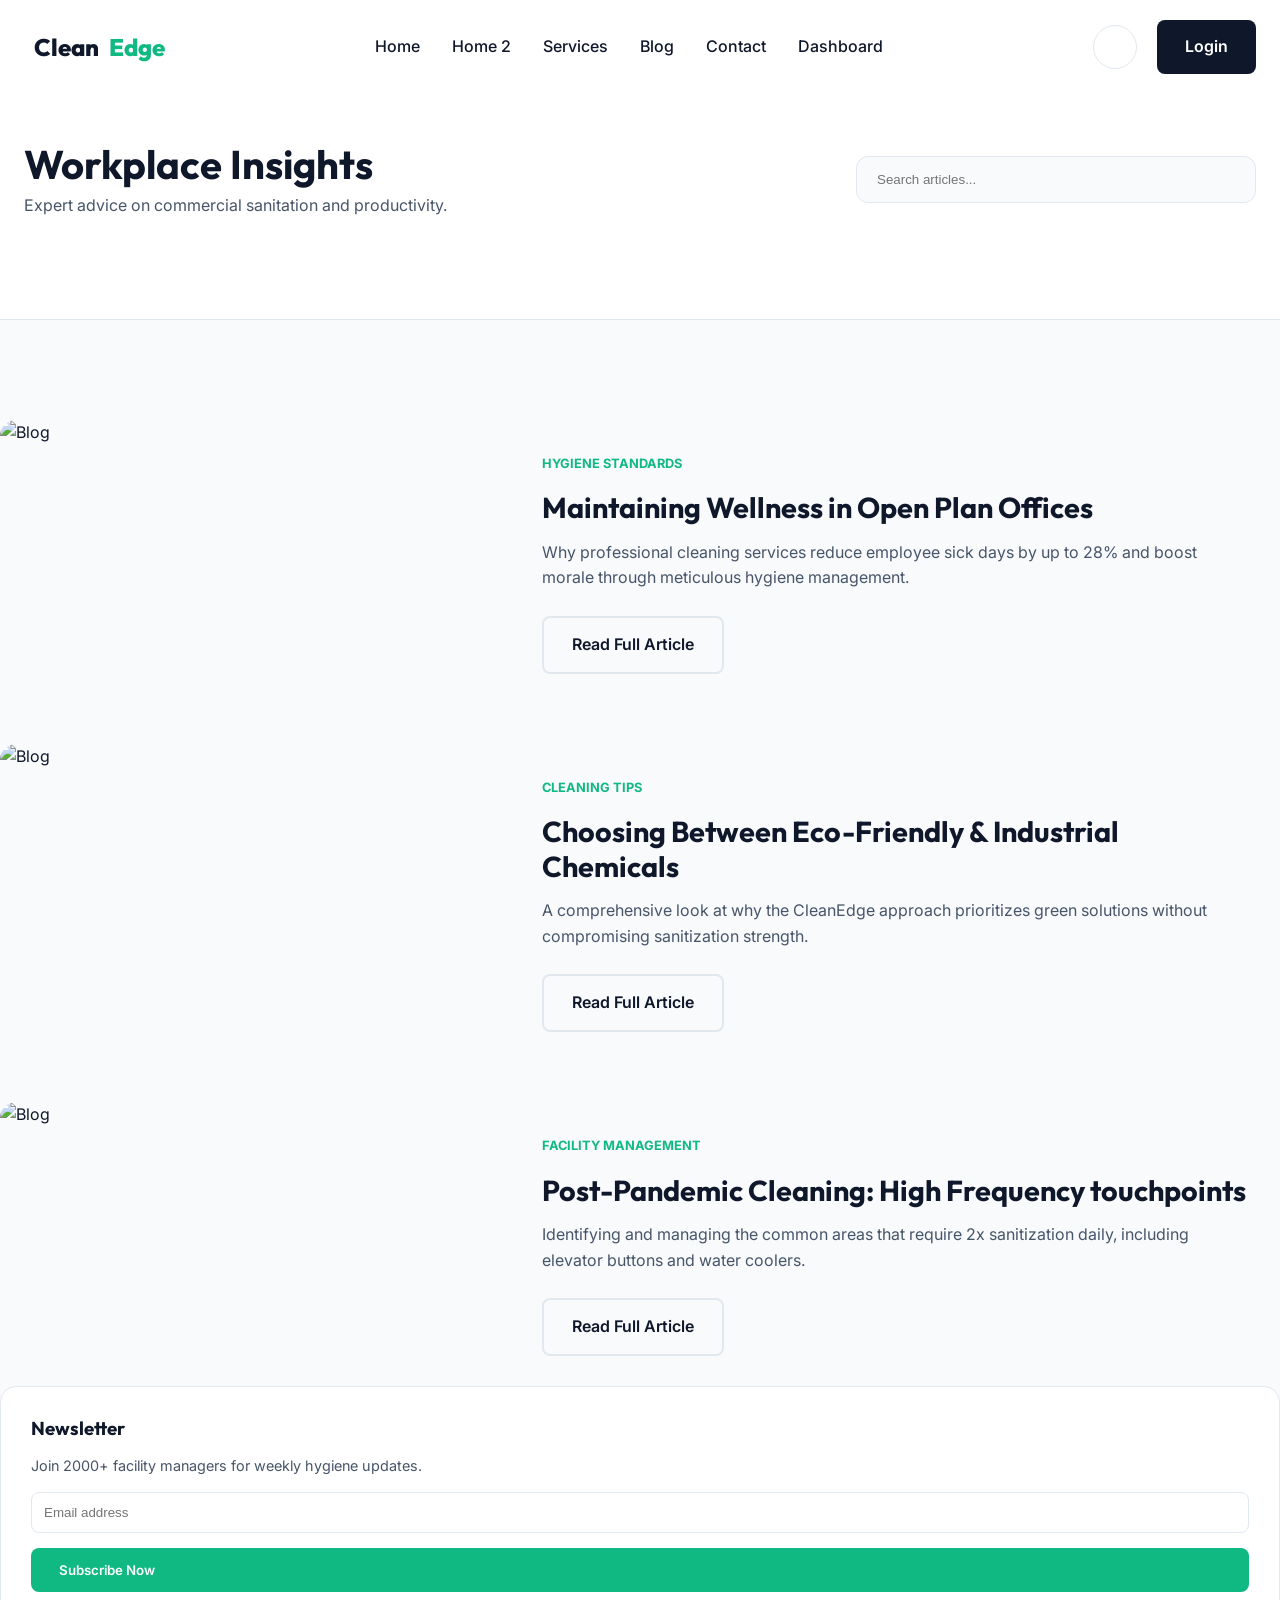
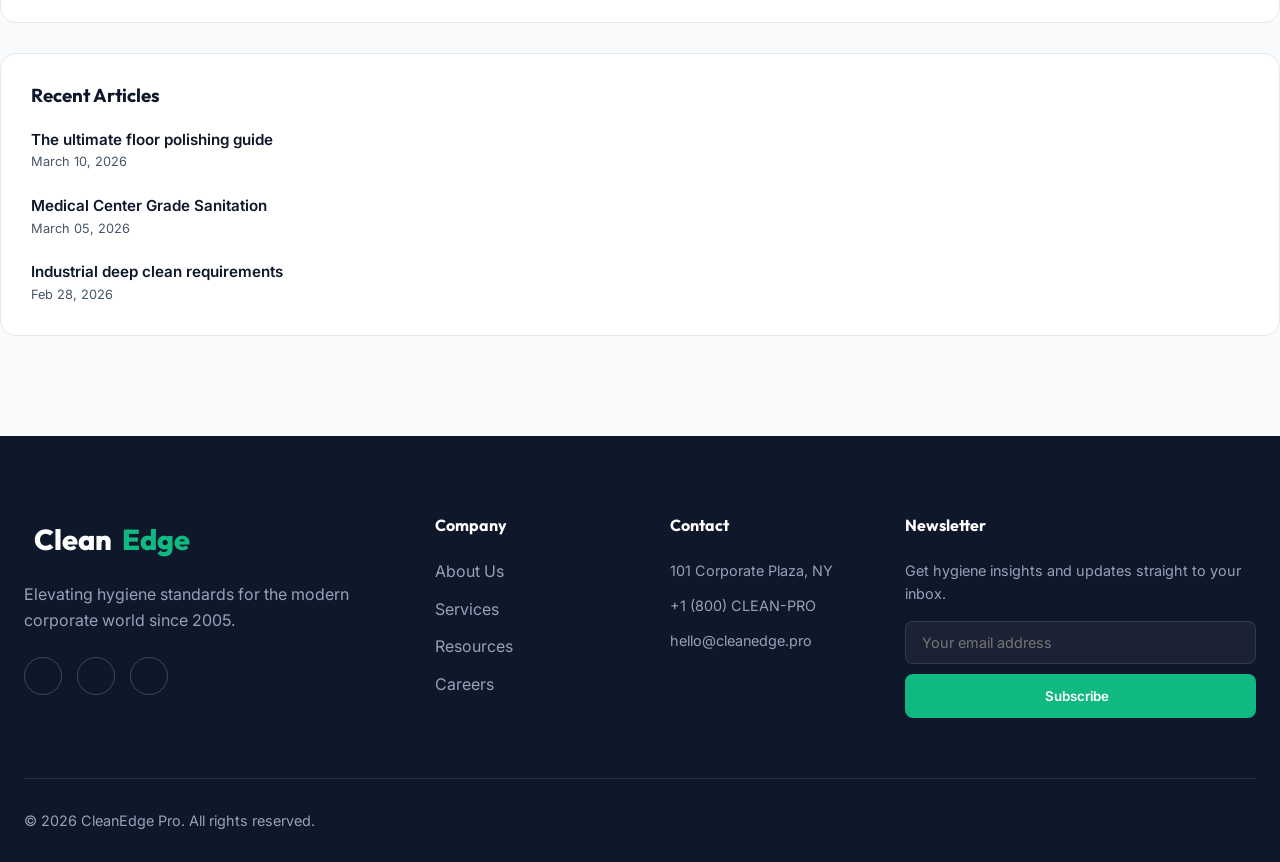
==== blog.html @ 46c7abc0 "first commit" ====
<!DOCTYPE html>
<html lang="en">

<head>
    <meta charset="UTF-8">
    <meta name="viewport" content="width=device-width, initial-scale=1.0">
    <title>Insights & Workplace Wellness | CleanEdge Pro</title>
    <link rel="stylesheet" href="assets/css/style.css">
    <link rel="stylesheet" href="https://cdn.jsdelivr.net/npm/remixicon@3.5.0/fonts/remixicon.css">
</head>

<body data-theme="light">

    <!-- Navbar -->
    <nav class="navbar fixed-top">
        <div class="container navbar-container">
            <a href="index.html" class="logo">
                <i class="ri-shield-flash-line"></i> Clean<span>Edge</span>
            </a>
            <ul class="nav-links">
                <li><a href="index.html" class="nav-link">Home</a></li>
                <li><a href="home2.html" class="nav-link">Home 2</a></li>
                <li><a href="services.html" class="nav-link">Services</a></li>
                <li><a href="blog.html" class="nav-link active">Blog</a></li>
                <li><a href="contact.html" class="nav-link">Contact</a></li>
                <li><a href="dashboard.html" class="nav-link">Dashboard</a></li>
            </ul>
            <div class="nav-actions">
                <button id="theme-toggle" class="theme-toggle"><i class="ri-moon-line"></i></button>
                <a href="login.html" class="btn btn-primary d-none-mobile">Login</a>
                <button class="hamburger"><i class="ri-menu-3-line"></i></button>
            </div>
        </div>
    </nav>
    <!-- Mobile Drawer -->
    <div class="drawer-overlay"></div>
    <div class="mobile-drawer">
        <div style="display:flex; justify-content:space-between; align-items:center;">
            <a href="index.html" class="logo" style="font-size:1.2rem;">
                <i class="ri-shield-flash-line"></i> Clean<span>Edge</span>
            </a>
            <button id="close-drawer"><i class="ri-close-line" style="font-size:2rem;"></i></button>
        </div>
        <div class="mobile-links">
            <a href="index.html" class="mobile-link">Home</a>
            <a href="home2.html" class="mobile-link">Home 2</a>
            <a href="services.html" class="mobile-link">Services</a>
            <a href="blog.html" class="mobile-link">Blog</a>
            <a href="contact.html" class="mobile-link">Contact</a>
            <a href="dashboard.html" class="mobile-link">Dashboard</a>
            <a href="login.html" class="btn btn-primary">Login</a>
        </div>
    </div>
    <!-- Search / Mobile Recent (Visible on top in mobile) -->
    <section class="section"
        style="padding-top: 140px; background-color: var(--bg-card); border-bottom: 1px solid var(--border-color);">
        <div class="container blog-header"
            style="display:flex; justify-content:space-between; align-items:center; flex-wrap:wrap; gap: 20px;">
            <div class="reveal">
                <h1 style="font-size: 2.5rem; margin-bottom: 5px;">Workplace Insights</h1>
                <p style="color: var(--text-secondary);">Expert advice on commercial sanitation and productivity.</p>
            </div>
            <div class="reveal" style="width:100%; max-width: 400px; position:relative;">
                <input type="text" placeholder="Search articles..."
                    style="width:100%; padding: 15px 50px 15px 20px; border-radius: 12px; border: 1px solid var(--border-color); outline:none; background: var(--bg-main);">
                <i class="ri-search-line"
                    style="position:absolute; right:20px; top:50%; transform:translateY(-50%); opacity:0.5;"></i>
            </div>
        </div>
    </section>

    <!-- Main Blog Feed -->
    <section class="section">
        <div class="container blog-layout" style="display: grid; grid-template-columns: 3fr 1fr; gap: 60px;"></div>
        <!-- Blog Posts -->
        <div style="display: grid; gap: 40px;">
            <!-- Post 1 -->
            <div class="card reveal"
                style="padding: 0; display: grid; grid-template-columns: 1fr 1.5fr; border:none; background:none;">
                <img src="https://images.unsplash.com/photo-1557804506-669a67965ba0?auto=format&fit=crop&q=80&w=800"
                    alt="Blog" style="width:100%; height:100%; object-fit:cover; border-radius: 16px;">
                <div style="padding: 30px;">
                    <span
                        style="color: var(--secondary); font-weight:700; font-size: 0.8rem; text-transform:uppercase;">Hygiene
                        Standards</span>
                    <h2 style="font-size: 1.8rem; margin: 15px 0;">Maintaining Wellness in Open Plan Offices</h2>
                    <p style="color: var(--text-secondary); margin-bottom: 25px;">Why professional cleaning services
                        reduce employee sick days by up to 28% and boost morale through meticulous hygiene
                        management.</p>
                    <a href="#" class="btn btn-outline">Read Full Article</a>
                </div>
            </div>

            <!-- Post 2 -->
            <div class="card reveal"
                style="padding: 0; display: grid; grid-template-columns: 1fr 1.5fr; border:none; background:none;">
                <img src="https://images.unsplash.com/photo-1542744173-8e7e53415bb0?auto=format&fit=crop&q=80&w=800"
                    alt="Blog" style="width:100%; height:100%; object-fit:cover; border-radius: 16px;">
                <div style="padding: 30px;">
                    <span
                        style="color: var(--secondary); font-weight:700; font-size: 0.8rem; text-transform:uppercase;">Cleaning
                        Tips</span>
                    <h2 style="font-size: 1.8rem; margin: 15px 0;">Choosing Between Eco-Friendly & Industrial
                        Chemicals</h2>
                    <p style="color: var(--text-secondary); margin-bottom: 25px;">A comprehensive look at why the
                        CleanEdge approach prioritizes green solutions without compromising sanitization strength.
                    </p>
                    <a href="#" class="btn btn-outline">Read Full Article</a>
                </div>
            </div>

            <!-- Post 3 -->
            <div class="card reveal"
                style="padding: 0; display: grid; grid-template-columns: 1fr 1.5fr; border:none; background:none;">
                <img src="https://images.unsplash.com/photo-1497366216548-37526070297c?auto=format&fit=crop&q=80&w=800"
                    alt="Blog" style="width:100%; height:100%; object-fit:cover; border-radius: 16px;">
                <div style="padding: 30px;">
                    <span
                        style="color: var(--secondary); font-weight:700; font-size: 0.8rem; text-transform:uppercase;">Facility
                        Management</span>
                    <h2 style="font-size: 1.8rem; margin: 15px 0;">Post-Pandemic Cleaning: High Frequency
                        touchpoints</h2>
                    <p style="color: var(--text-secondary); margin-bottom: 25px;">Identifying and managing the
                        common areas that require 2x sanitization daily, including elevator buttons and water
                        coolers.</p>
                    <a href="#" class="btn btn-outline">Read Full Article</a>
                </div>
            </div>
        </div>

        <!-- Sidebar (Desktop View) -->
        <aside class="reveal d-none-mobile">
            <div class="card" style="margin-bottom: 30px;">
                <h3>Newsletter</h3>
                <p style="font-size: 0.9rem; color: var(--text-secondary); margin: 15px 0;">Join 2000+ facility
                    managers for weekly hygiene updates.</p>
                <input type="email" placeholder="Email address"
                    style="width:100%; margin-bottom: 15px; padding: 12px; border-radius: 8px; border: 1px solid var(--border-color); outline:none;">
                <button class="btn btn-secondary" style="width:100%;">Subscribe Now</button>
            </div>

            <div class="card">
                <h3>Recent Articles</h3>
                <ul style="margin-top: 20px; display: grid; gap: 20px;">
                    <li>
                        <a href="#" style="font-size: 0.95rem; font-weight: 600;">The ultimate floor polishing
                            guide</a>
                        <p style="font-size: 0.8rem; color: var(--text-secondary);">March 10, 2026</p>
                    </li>
                    <li>
                        <a href="#" style="font-size: 0.95rem; font-weight: 600;">Medical Center Grade
                            Sanitation</a>
                        <p style="font-size: 0.8rem; color: var(--text-secondary);">March 05, 2026</p>
                    </li>
                    <li>
                        <a href="#" style="font-size: 0.95rem; font-weight: 600;">Industrial deep clean
                            requirements</a>
                        <p style="font-size: 0.8rem; color: var(--text-secondary);">Feb 28, 2026</p>
                    </li>
                </ul>
            </div>
        </aside>
        </div>
    </section>

    <footer class="footer">
        <div class="container">
            <div class="footer-grid">
                <div class="footer-col">
                    <a href="index.html" class="footer-logo">
                        <i class="ri-shield-flash-line"></i> Clean<span>Edge</span>
                    </a>
                    <p style="margin-bottom: 24px;">Elevating hygiene standards for the modern corporate world since
                        2005.</p>
                    <div style="display:flex; gap: 15px;">
                        <a href="#" class="social-icon"><i class="ri-linkedin-box-fill"></i></a>
                        <a href="#" class="social-icon"><i class="ri-facebook-box-fill"></i></a>
                        <a href="#" class="social-icon"><i class="ri-twitter-fill"></i></a>
                    </div>
                </div>
                <div class="footer-col">
                    <h4>Company</h4>
                    <ul class="footer-links">
                        <li><a href="index.html">About Us</a></li>
                        <li><a href="services.html">Services</a></li>
                        <li><a href="blog.html">Resources</a></li>
                        <li><a href="contact.html">Careers</a></li>
                    </ul>
                </div>
                <div class="footer-col">
                    <h4>Contact</h4>
                    <ul class="footer-links" style="font-size: 0.9rem;">
                        <li><i class="ri-map-pin-line"></i> 101 Corporate Plaza, NY</li>
                        <li><i class="ri-phone-line"></i> +1 (800) CLEAN-PRO</li>
                        <li><i class="ri-mail-line"></i> hello@cleanedge.pro</li>
                    </ul>
                </div>
                <div class="footer-col">
                    <h4>Newsletter</h4>
                    <p style="font-size: 0.9rem; margin-bottom: 16px;">Get hygiene insights and updates straight to your
                        inbox.</p>
                    <div style="display:flex; flex-direction:column; gap: 10px;">
                        <input type="email" placeholder="Your email address" style="
                        padding: 12px 16px;
                        border-radius: 8px;
                        border: 1px solid rgba(255,255,255,0.1);
                        background: rgba(255,255,255,0.05);
                        color: #fff;
                        font-family: inherit;
                        font-size: 0.9rem;
                        outline: none;
                        width: 100%;
                    ">
                        <button class="btn btn-secondary" style="width:100%; justify-content:center;">
                            Subscribe <i class="ri-send-plane-line"></i>
                        </button>
                    </div>
                </div>
            </div>
            <div class="footer-bottom">
                <p>&copy; 2026 CleanEdge Pro. All rights reserved.</p>
            </div>
        </div>
    </footer>

    <script src="assets/js/script.js"></script>
    <style>
        @media (max-width: 768px) {
            .card[style*="display: grid; grid-template-columns: 1fr 1.5fr"] {
                grid-template-columns: 1fr !important;
            }

            .section[style*="grid-template-columns: 3fr 1fr"] {
                grid-template-columns: 1fr !important;
            }

            .d-none-mobile {
                display: none !important;
            }
        }
    </style>
</body>

</html>
---- assets/css/style.css ----
@import url('https://fonts.googleapis.com/css2?family=Inter:wght@300;400;500;600;700&family=Outfit:wght@400;500;600;700;800&display=swap');

:root {
    /* Primary Colors */
    --primary-900: #0f172a;
    --primary-800: #1e293b;
    --primary-700: #334155;
    --secondary: #10b981;
    /* Emerald */
    --accent: #a8925f;
    /* Brass/Gold */
    --accent-hover: #c5b07e;

    /* Neutral Colors - Light Mode */
    --bg-main: #f8fafc;
    --bg-card: #ffffff;
    --text-primary: #0f172a;
    --text-secondary: #475569;
    --border-color: #e2e8f0;
    --glass-bg: rgba(255, 255, 255, 0.8);
    --glass-border: rgba(255, 255, 255, 0.3);

    /* Transitions */
    --transition: all 0.3s cubic-bezier(0.4, 0, 0.2, 1);

    /* Spacing */
    --container-max: 1280px;
    --section-pad: 100px 0;
}

[data-theme="dark"] {
    --bg-main: #020617;
    --bg-card: #0f172a;
    --text-primary: #f1f5f9;
    --text-secondary: #94a3b8;
    --border-color: #1e293b;
    --glass-bg: rgba(15, 23, 42, 0.8);
    --glass-border: rgba(30, 41, 59, 0.3);
}

* {
    margin: 0;
    padding: 0;
    box-sizing: border-box;
}

html {
    scroll-behavior: smooth;
}

body {
    font-family: 'Inter', sans-serif;
    background-color: var(--bg-main);
    color: var(--text-primary);
    line-height: 1.6;
    overflow-x: hidden;
    transition: background-color 0.3s ease;
}

h1,
h2,
h3,
h4,
h5,
h6 {
    font-family: 'Outfit', sans-serif;
    font-weight: 700;
    line-height: 1.2;
}

a {
    text-decoration: none;
    color: inherit;
    transition: var(--transition);
}

ul {
    list-style: none;
}

img {
    max-width: 100%;
    display: block;
}

button {
    cursor: pointer;
    border: none;
    outline: none;
    background: none;
    font-family: inherit;
}

/* --- Shared Components --- */

.container {
    max-width: var(--container-max);
    margin: 0 auto;
    padding: 0 24px;
}

.section {
    padding: var(--section-pad);
}

.section-header {
    text-align: center;
    max-width: 700px;
    margin: 0 auto 60px;
}

.section-header h2 {
    font-size: 2.5rem;
    margin-bottom: 20px;
}

.section-header p {
    color: var(--text-secondary);
    font-size: 1.1rem;
}

/* --- Buttons --- */

.btn {
    padding: 14px 28px;
    border-radius: 8px;
    font-weight: 600;
    display: inline-flex;
    align-items: center;
    gap: 8px;
    transition: var(--transition);
}

.btn-primary {
    background-color: var(--primary-900);
    color: #fff;
}

.btn-primary:hover {
    background-color: var(--primary-800);
    transform: translateY(-2px);
    box-shadow: 0 10px 20px rgba(15, 23, 42, 0.2);
}

.btn-secondary {
    background-color: var(--secondary);
    color: #fff;
}

.btn-secondary:hover {
    opacity: 0.9;
    transform: translateY(-2px);
}

.btn-outline {
    border: 2px solid var(--border-color);
    color: var(--text-primary);
}

.btn-outline:hover {
    background-color: var(--border-color);
}

.btn-accent {
    background-color: var(--accent);
    color: #fff;
}

.btn-accent:hover {
    background-color: var(--accent-hover);
    transform: translateY(-2px);
}

/* --- Navbar --- */

.navbar {
    position: fixed;
    top: 0;
    left: 0;
    width: 100%;
    z-index: 1000;
    transition: var(--transition);
    padding: 20px 0;
    border-bottom: 1px solid var(--glass-border);
    background: var(--glass-bg);
    backdrop-filter: blur(10px);
    -webkit-backdrop-filter: blur(10px);
}


.navbar-container {
    display: flex;
    justify-content: space-between;
    align-items: center;
}

.logo {
    font-family: 'Outfit', sans-serif;
    font-size: 1.5rem;
    font-weight: 800;
    display: flex;
    align-items: center;
    gap: 10px;
}

.logo span {
    color: var(--secondary);
}

.nav-links {
    display: flex;
    gap: 32px;
    align-items: center;
}

.nav-link {
    font-weight: 500;
    color: var(--text-primary);
    position: relative;
}

.nav-link::after {
    content: '';
    position: absolute;
    bottom: -4px;
    left: 0;
    width: 0;
    height: 2px;
    background-color: var(--secondary);
    transition: var(--transition);
}

.nav-link:hover::after {
    width: 100%;
}

.nav-actions {
    display: flex;
    align-items: center;
    gap: 20px;
}

.theme-toggle {
    width: 44px;
    height: 44px;
    border-radius: 50%;
    background: var(--bg-card);
    border: 1px solid var(--border-color);
    display: flex;
    align-items: center;
    justify-content: center;
    font-size: 1.2rem;
    color: var(--text-primary);
    /* ← change from #ffffff to this */
}


/* --- Cards --- */

.card {
    background: var(--bg-card);
    border: 1px solid var(--border-color);
    border-radius: 16px;
    padding: 30px;
    transition: var(--transition);
}

.card:hover {
    transform: translateY(-10px);
    box-shadow: 0 20px 40px rgba(0, 0, 0, 0.05);
}

/* --- Footer --- */

.footer {
    background-color: var(--primary-900);
    color: #94a3b8;
    padding: 80px 0 30px;
}

.footer .container {
    padding: 0 24px;
}

.footer-grid {
    display: grid;
    grid-template-columns: 2fr 1fr 1fr 2fr;
    gap: 60px;
    margin-bottom: 60px;
    align-items: start;
}

.footer-logo {
    color: #fff;
    font-family: 'Outfit', sans-serif;
    font-size: 1.8rem;
    font-weight: 800;
    margin-bottom: 20px;
    display: flex;
    align-items: center;
    gap: 10px;
}

.footer-logo span {
    color: var(--secondary);
}

.footer-col h4 {
    color: #fff;
    margin-bottom: 24px;
}

.footer-links li {
    margin-bottom: 12px;
}

.footer-links a:hover {
    color: var(--secondary);
}

.footer-bottom {
    padding-top: 30px;
    border-top: 1px solid rgba(255, 255, 255, 0.1);
    display: flex;
    justify-content: space-between;
    align-items: center;
    font-size: 0.9rem;
}

/* --- Tablet Responsive --- */

@media (max-width: 1024px) {
    .footer-grid {
        grid-template-columns: repeat(2, 1fr);
        gap: 40px;
    }
}

@media (max-width: 768px) {
    .footer .container {
        padding: 0 24px;
    }

    .footer-grid {
        grid-template-columns: repeat(2, 1fr);
        gap: 32px;
    }
}

@media (max-width: 480px) {
    .footer-grid {
        grid-template-columns: 1fr;
        gap: 32px;
    }
}

/* Drawer / Mobile Menu */
.mobile-drawer {
    position: fixed;
    top: 0;
    right: -100%;
    width: 300px;
    height: 100vh;
    background: var(--bg-card);
    z-index: 2000;
    padding: 40px;
    transition: 0.4s ease-in-out;
    box-shadow: -10px 0 30px rgba(0, 0, 0, 0.1);
}

.mobile-drawer.active {
    right: 0;
}

.drawer-overlay {
    position: fixed;
    top: 0;
    left: 0;
    width: 100%;
    height: 100vh;
    background: rgba(0, 0, 0, 0.5);
    z-index: 1999;
    display: none;
}

.drawer-overlay.active {
    display: block;
}

.mobile-links {
    margin-top: 50px;
    display: flex;
    flex-direction: column;
    gap: 20px;
}

.mobile-link {
    font-size: 1.2rem;
    font-weight: 600;
}

.hamburger {
    display: none;
    font-size: 1.5rem;
}

@media (max-width: 768px) {
    .hamburger {
        display: block;
    }

    .nav-links {
        display: none;
    }

    .d-none-mobile {
        display: none;
    }
}

@media (min-width: 769px) {
    .hamburger {
        display: none;
    }

    .nav-links {
        display: flex;
    }
}

.social-icon {
    width: 38px;
    height: 38px;
    border-radius: 50%;
    border: 1px solid rgba(255, 255, 255, 0.2);
    display: inline-flex;
    align-items: center;
    justify-content: center;
    color: #94a3b8;
    font-size: 1.2rem;
    transition: var(--transition);
}

.social-icon:hover {
    background-color: var(--secondary);
    border-color: var(--secondary);
    color: #fff;
    transform: translateY(-3px);
}

@media (max-width: 480px) {
    .portfolio-grid {
        grid-template-columns: 1fr !important;
    }
}

@media (max-width: 768px) {
    .why-grid {
        grid-template-columns: 1fr !important;
    }

    .why-grid img {
        width: 100%;
        height: 300px;
        object-fit: cover;
    }

    .why-grid>div:first-child {
        order: 1;
    }

    .why-grid>div:last-child {
        order: 2;
    }
}

@media (min-width: 769px) {
    .services-cards .card:last-child:nth-child(3n+1) {
        grid-column: 2 / 3;
    }
}

@media (max-width: 600px) {
    .services-cards {
        grid-template-columns: 1fr !important;
    }
}

@media (max-width: 768px) {
    .hero-grid {
        grid-template-columns: 1fr !important;
    }

    .hero-grid>div:first-child {
        order: 2;
        padding: 40px 24px !important;
    }

    .hero-grid>div:last-child {
        order: 1;
        height: 300px;
    }

    .hero-grid>div:last-child img {
        width: 100%;
        height: 300px;
        object-fit: cover;
        border-bottom-left-radius: 0 !important;
    }
}

@media (max-width: 768px) {
    .hero-grid>div:first-child div[style*="display: flex"] {
        justify-content: center;
    }
}

@media (max-width: 600px) {
    .why-cards {
        grid-template-columns: 1fr !important;
    }
}

@media (min-width: 769px) {
    .service-cards .card:last-child:nth-child(3n+1) {
        grid-column: 2 / 3;
    }
}

@media (max-width: 768px) {
    .service-cards {
        grid-template-columns: 1fr !important;
    }
}

/* Blog Layout */
@media (max-width: 1024px) {
    .blog-layout {
        grid-template-columns: 1fr !important;
    }

    .blog-layout aside {
        display: none !important;
    }
}

@media (max-width: 768px) {
    .blog-header {
        flex-direction: column;
        align-items: flex-start;
    }

    .blog-header>div:last-child {
        max-width: 100% !important;
        width: 100% !important;
    }

    .blog-layout .card[style*="grid-template-columns: 1fr 1.5fr"] {
        grid-template-columns: 1fr !important;
        display: flex !important;
        flex-direction: column;
    }

    .blog-layout .card img {
        height: 200px !important;
        width: 100% !important;
        border-radius: 16px 16px 0 0 !important;
    }
}

.contact-social .social-icon {
    border-color: var(--border-color);
    color: var(--text-secondary);
}

@media (max-width: 1024px) {
    .contact-layout {
        grid-template-columns: 1fr !important;
        gap: 40px !important;
    }

    .contact-layout .card {
        padding: 24px !important;
    }
}

[data-theme="dark"] select {
    background: var(--bg-card) !important;
    color: var(--text-primary) !important;
    border-color: var(--border-color) !important;
}
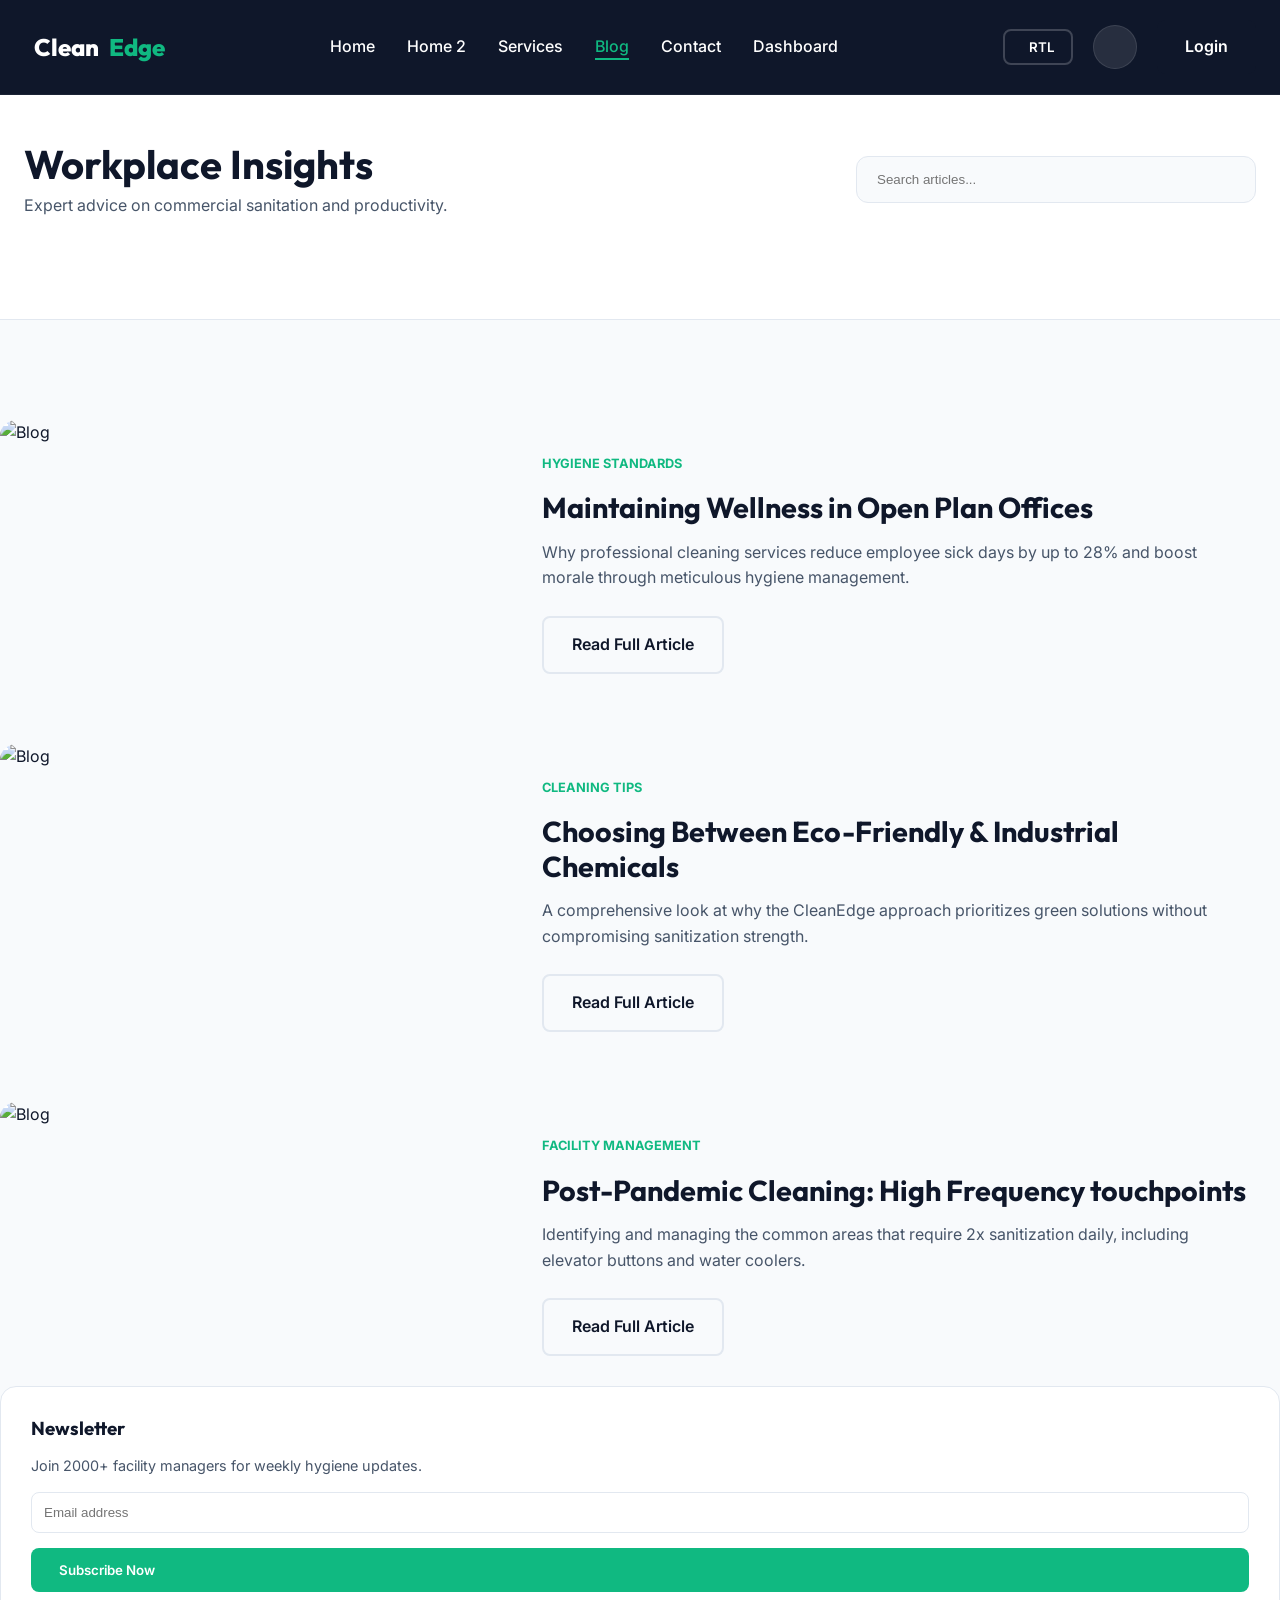
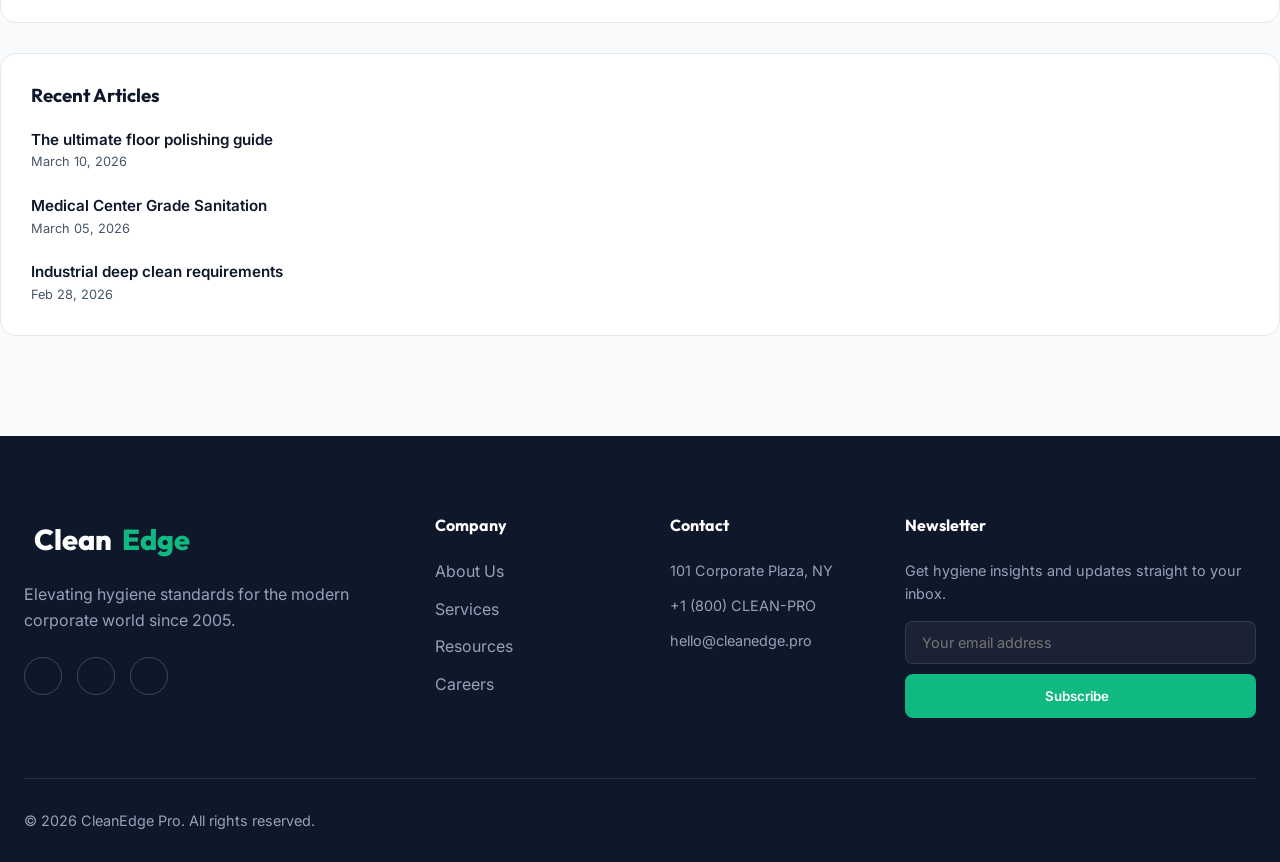
==== commit 6c3a0da3: "first report fixes" ====
--- a/blog.html
+++ b/blog.html
@@ -1,4 +1,4 @@
-<!DOCTYPE html>
+﻿<!DOCTYPE html>
 <html lang="en">
 
 <head>
@@ -7,6 +7,8 @@
     <title>Insights & Workplace Wellness | CleanEdge Pro</title>
     <link rel="stylesheet" href="assets/css/style.css">
     <link rel="stylesheet" href="https://cdn.jsdelivr.net/npm/remixicon@3.5.0/fonts/remixicon.css">
+    <link rel="icon" type="image/svg+xml" href="assets/images/favicon.svg">
+    <link rel="shortcut icon" href="assets/images/favicon.svg">
 </head>
 
 <body data-theme="light">
@@ -26,6 +28,7 @@
                 <li><a href="dashboard.html" class="nav-link">Dashboard</a></li>
             </ul>
             <div class="nav-actions">
+                <button class="rtl-toggle btn btn-outline d-none-mobile" style="padding: 8px 16px; border-color: var(--border-color);"><i class="ri-text-direction-r"></i> RTL</button>
                 <button id="theme-toggle" class="theme-toggle"><i class="ri-moon-line"></i></button>
                 <a href="login.html" class="btn btn-primary d-none-mobile">Login</a>
                 <button class="hamburger"><i class="ri-menu-3-line"></i></button>
@@ -45,10 +48,11 @@
             <a href="index.html" class="mobile-link">Home</a>
             <a href="home2.html" class="mobile-link">Home 2</a>
             <a href="services.html" class="mobile-link">Services</a>
-            <a href="blog.html" class="mobile-link">Blog</a>
+            <a href="blog.html" class="mobile-link active">Blog</a>
             <a href="contact.html" class="mobile-link">Contact</a>
             <a href="dashboard.html" class="mobile-link">Dashboard</a>
             <a href="login.html" class="btn btn-primary">Login</a>
+            <button class="rtl-toggle btn btn-outline" style="width:100%; justify-content:center; margin-top:15px;"><i class="ri-text-direction-r"></i> RTL</button>
         </div>
     </div>
     <!-- Search / Mobile Recent (Visible on top in mobile) -->
@@ -241,4 +245,6 @@
     </style>
 </body>
 
-</html>+</html>
+
+
--- a/assets/css/style.css
+++ b/assets/css/style.css
@@ -181,8 +181,8 @@
     z-index: 1000;
     transition: var(--transition);
     padding: 20px 0;
-    border-bottom: 1px solid var(--glass-border);
-    background: var(--glass-bg);
+    border-bottom: 1px solid rgba(255, 255, 255, 0.05);
+    background: #0f172a;
     backdrop-filter: blur(10px);
     -webkit-backdrop-filter: blur(10px);
 }
@@ -230,8 +230,13 @@
     transition: var(--transition);
 }
 
-.nav-link:hover::after {
+.nav-link:hover::after,
+.nav-link.active::after {
     width: 100%;
+}
+
+.navbar .nav-link.active {
+    color: var(--secondary) !important;
 }
 
 .nav-actions {
@@ -254,6 +259,25 @@
     /* ← change from #ffffff to this */
 }
 
+.navbar .nav-link,
+.navbar .logo {
+    color: #fff !important;
+}
+
+.navbar .theme-toggle {
+    background: rgba(255, 255, 255, 0.1);
+    border-color: rgba(255, 255, 255, 0.1);
+    color: #fff;
+}
+
+.navbar .rtl-toggle {
+    border-color: rgba(255, 255, 255, 0.2) !important;
+    color: #fff !important;
+}
+
+.navbar .hamburger {
+    color: #fff !important;
+}
 
 /* --- Cards --- */
 
@@ -397,6 +421,12 @@
 .mobile-link {
     font-size: 1.2rem;
     font-weight: 600;
+    transition: var(--transition);
+}
+
+.mobile-link:hover,
+.mobile-link.active {
+    color: var(--secondary);
 }
 
 .hamburger {
@@ -414,7 +444,7 @@
     }
 
     .d-none-mobile {
-        display: none;
+        display: none !important;
     }
 }
 
@@ -492,12 +522,12 @@
     }
 
     .hero-grid>div:first-child {
+        order: 1;
+        padding: 40px 24px !important;
+    }
+
+    .hero-grid>div:last-child {
         order: 2;
-        padding: 40px 24px !important;
-    }
-
-    .hero-grid>div:last-child {
-        order: 1;
         height: 300px;
     }
 
@@ -588,4 +618,18 @@
     background: var(--bg-card) !important;
     color: var(--text-primary) !important;
     border-color: var(--border-color) !important;
+}
+
+[data-theme="dark"] input[type="month"] {
+    background: var(--bg-card) !important;
+    color: var(--text-primary) !important;
+    border-color: var(--border-color) !important;
+}
+
+[data-theme="dark"] input[type="month"]::-webkit-calendar-picker-indicator {
+    filter: invert(1);
+}
+
+[data-theme="dark"] .dash-hamburger {
+    color: var(--text-primary);
 }
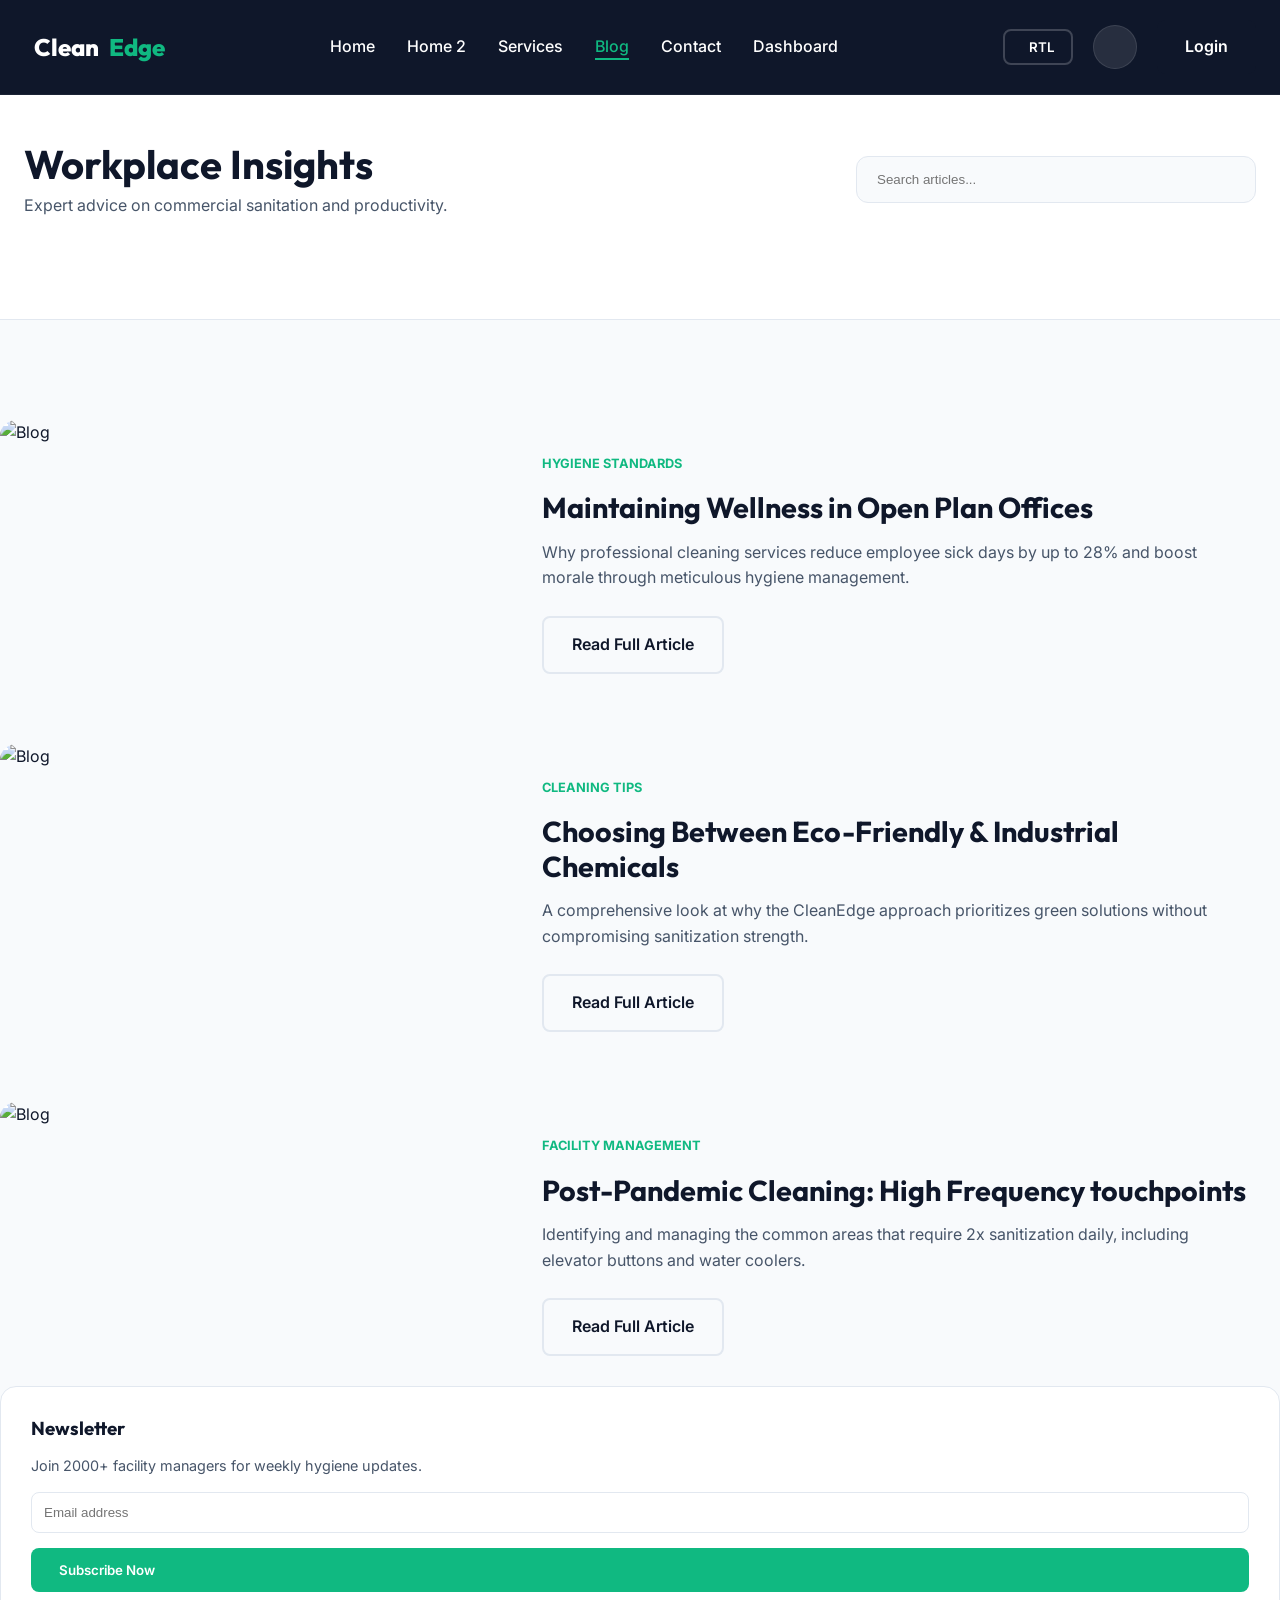
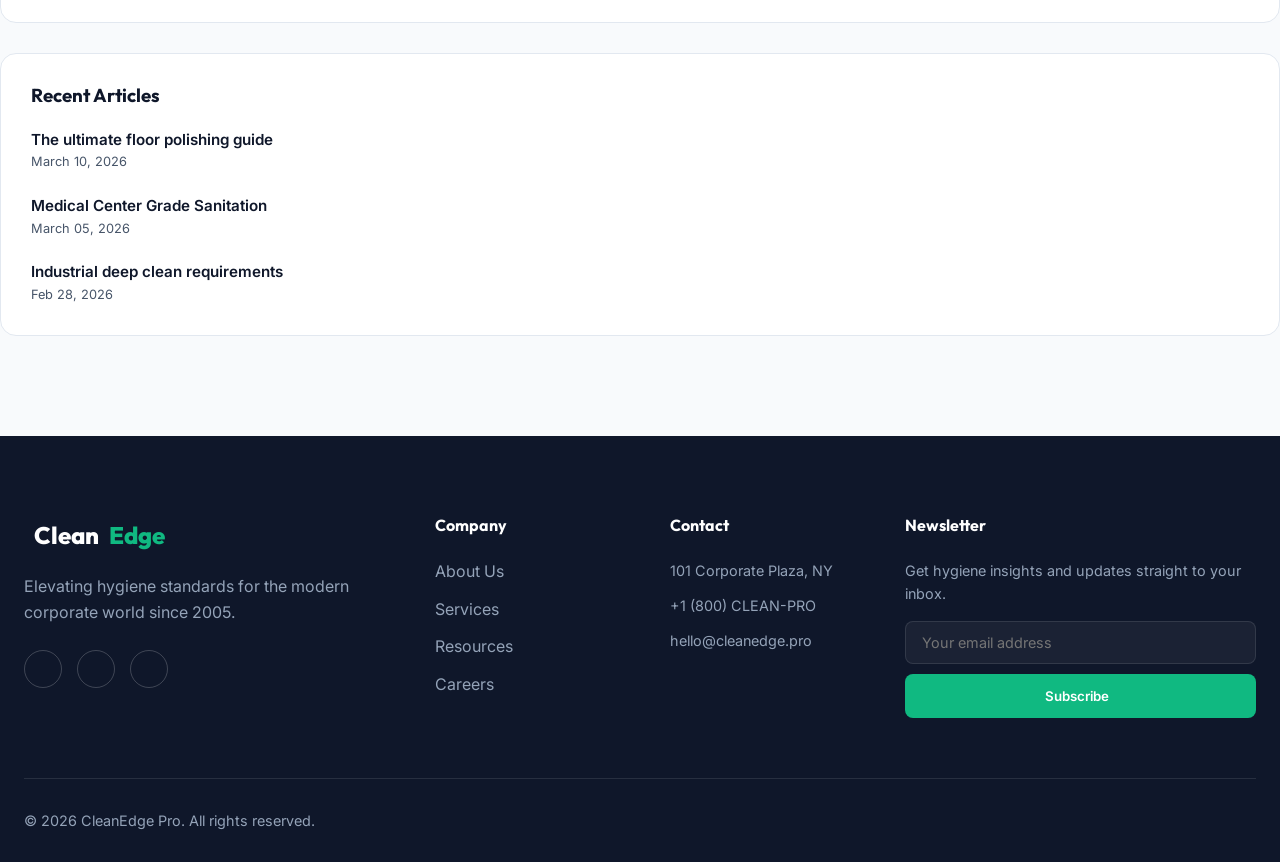
==== commit 2b84eef0: "some more fixes to be done" ====
--- a/blog.html
+++ b/blog.html
@@ -243,6 +243,10 @@
             }
         }
     </style>
+    <!-- Back to Top -->
+    <a href="#" class="back-to-top" id="backToTop">
+        <i class="ri-arrow-up-line"></i>
+    </a>
 </body>
 
 </html>
--- a/assets/css/style.css
+++ b/assets/css/style.css
@@ -317,7 +317,7 @@
 .footer-logo {
     color: #fff;
     font-family: 'Outfit', sans-serif;
-    font-size: 1.8rem;
+    font-size: 1.5rem;
     font-weight: 800;
     margin-bottom: 20px;
     display: flex;
@@ -632,4 +632,38 @@
 
 [data-theme="dark"] .dash-hamburger {
     color: var(--text-primary);
+}
+
+/* --- Back to Top --- */
+.back-to-top {
+    position: fixed;
+    bottom: 30px;
+    right: 30px;
+    width: 44px;
+    height: 44px;
+    background-color: var(--secondary);
+    color: #fff;
+    border-radius: 50%;
+    display: flex;
+    align-items: center;
+    justify-content: center;
+    font-size: 1.5rem;
+    z-index: 1000;
+    opacity: 0;
+    visibility: hidden;
+    transform: translateY(20px);
+    transition: var(--transition);
+    box-shadow: 0 4px 10px rgba(0, 0, 0, 0.1);
+}
+
+.back-to-top.active {
+    opacity: 1;
+    visibility: visible;
+    transform: translateY(0);
+}
+
+.back-to-top:hover {
+    background-color: var(--accent);
+    color: #fff;
+    transform: translateY(-5px);
 }
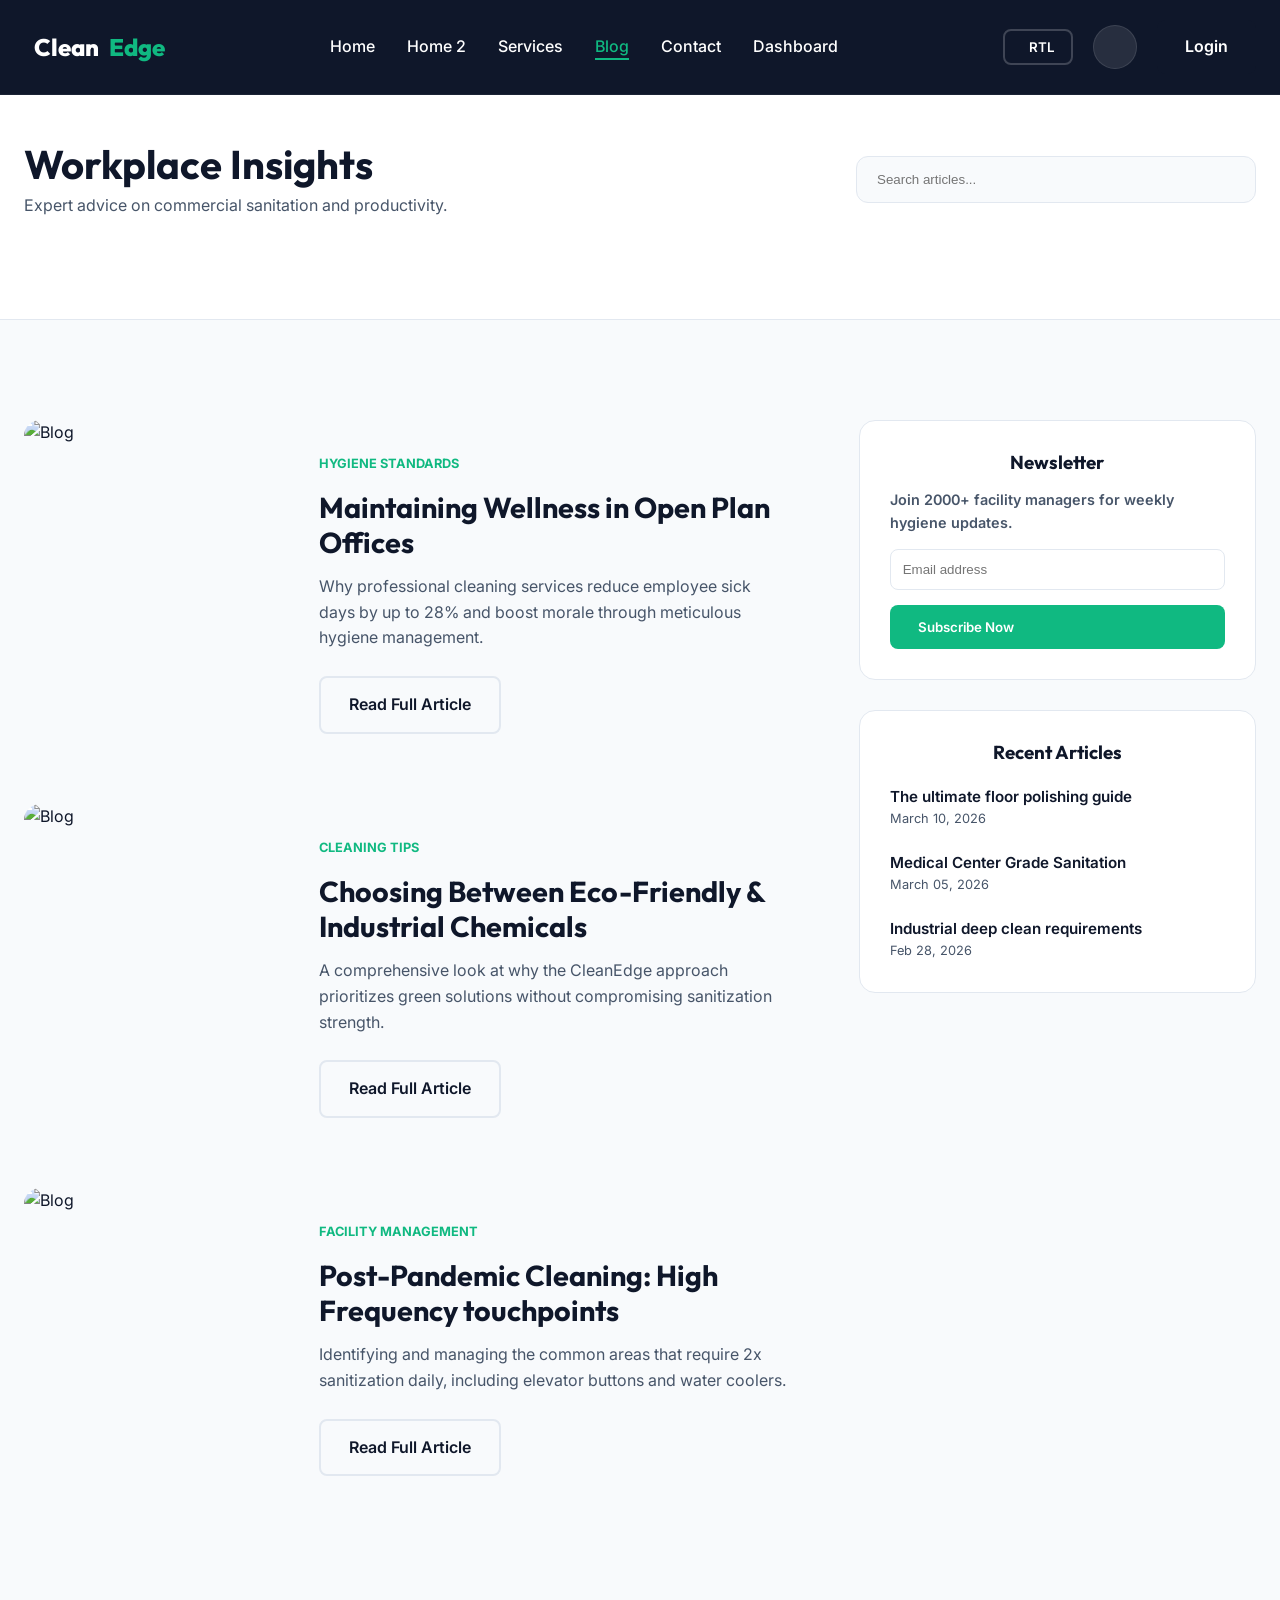
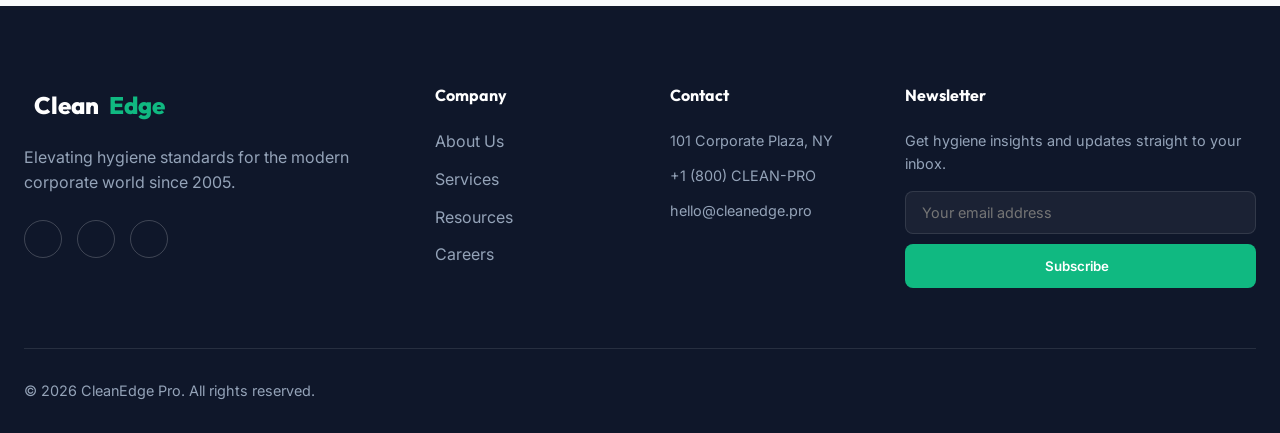
==== commit 5d4636cf: "blog change .contact change" ====
--- a/blog.html
+++ b/blog.html
@@ -28,7 +28,9 @@
                 <li><a href="dashboard.html" class="nav-link">Dashboard</a></li>
             </ul>
             <div class="nav-actions">
-                <button class="rtl-toggle btn btn-outline d-none-mobile" style="padding: 8px 16px; border-color: var(--border-color);"><i class="ri-text-direction-r"></i> RTL</button>
+                <button class="rtl-toggle btn btn-outline d-none-mobile"
+                    style="padding: 8px 16px; border-color: var(--border-color);"><i class="ri-text-direction-r"></i>
+                    RTL</button>
                 <button id="theme-toggle" class="theme-toggle"><i class="ri-moon-line"></i></button>
                 <a href="login.html" class="btn btn-primary d-none-mobile">Login</a>
                 <button class="hamburger"><i class="ri-menu-3-line"></i></button>
@@ -52,7 +54,8 @@
             <a href="contact.html" class="mobile-link">Contact</a>
             <a href="dashboard.html" class="mobile-link">Dashboard</a>
             <a href="login.html" class="btn btn-primary">Login</a>
-            <button class="rtl-toggle btn btn-outline" style="width:100%; justify-content:center; margin-top:15px;"><i class="ri-text-direction-r"></i> RTL</button>
+            <button class="rtl-toggle btn btn-outline" style="width:100%; justify-content:center; margin-top:15px;"><i
+                    class="ri-text-direction-r"></i> RTL</button>
         </div>
     </div>
     <!-- Search / Mobile Recent (Visible on top in mobile) -->
@@ -75,95 +78,96 @@
 
     <!-- Main Blog Feed -->
     <section class="section">
-        <div class="container blog-layout" style="display: grid; grid-template-columns: 3fr 1fr; gap: 60px;"></div>
-        <!-- Blog Posts -->
-        <div style="display: grid; gap: 40px;">
-            <!-- Post 1 -->
-            <div class="card reveal"
-                style="padding: 0; display: grid; grid-template-columns: 1fr 1.5fr; border:none; background:none;">
-                <img src="https://images.unsplash.com/photo-1557804506-669a67965ba0?auto=format&fit=crop&q=80&w=800"
-                    alt="Blog" style="width:100%; height:100%; object-fit:cover; border-radius: 16px;">
-                <div style="padding: 30px;">
-                    <span
-                        style="color: var(--secondary); font-weight:700; font-size: 0.8rem; text-transform:uppercase;">Hygiene
-                        Standards</span>
-                    <h2 style="font-size: 1.8rem; margin: 15px 0;">Maintaining Wellness in Open Plan Offices</h2>
-                    <p style="color: var(--text-secondary); margin-bottom: 25px;">Why professional cleaning services
-                        reduce employee sick days by up to 28% and boost morale through meticulous hygiene
-                        management.</p>
-                    <a href="#" class="btn btn-outline">Read Full Article</a>
-                </div>
-            </div>
-
-            <!-- Post 2 -->
-            <div class="card reveal"
-                style="padding: 0; display: grid; grid-template-columns: 1fr 1.5fr; border:none; background:none;">
-                <img src="https://images.unsplash.com/photo-1542744173-8e7e53415bb0?auto=format&fit=crop&q=80&w=800"
-                    alt="Blog" style="width:100%; height:100%; object-fit:cover; border-radius: 16px;">
-                <div style="padding: 30px;">
-                    <span
-                        style="color: var(--secondary); font-weight:700; font-size: 0.8rem; text-transform:uppercase;">Cleaning
-                        Tips</span>
-                    <h2 style="font-size: 1.8rem; margin: 15px 0;">Choosing Between Eco-Friendly & Industrial
-                        Chemicals</h2>
-                    <p style="color: var(--text-secondary); margin-bottom: 25px;">A comprehensive look at why the
-                        CleanEdge approach prioritizes green solutions without compromising sanitization strength.
-                    </p>
-                    <a href="#" class="btn btn-outline">Read Full Article</a>
-                </div>
-            </div>
-
-            <!-- Post 3 -->
-            <div class="card reveal"
-                style="padding: 0; display: grid; grid-template-columns: 1fr 1.5fr; border:none; background:none;">
-                <img src="https://images.unsplash.com/photo-1497366216548-37526070297c?auto=format&fit=crop&q=80&w=800"
-                    alt="Blog" style="width:100%; height:100%; object-fit:cover; border-radius: 16px;">
-                <div style="padding: 30px;">
-                    <span
-                        style="color: var(--secondary); font-weight:700; font-size: 0.8rem; text-transform:uppercase;">Facility
-                        Management</span>
-                    <h2 style="font-size: 1.8rem; margin: 15px 0;">Post-Pandemic Cleaning: High Frequency
-                        touchpoints</h2>
-                    <p style="color: var(--text-secondary); margin-bottom: 25px;">Identifying and managing the
-                        common areas that require 2x sanitization daily, including elevator buttons and water
-                        coolers.</p>
-                    <a href="#" class="btn btn-outline">Read Full Article</a>
-                </div>
-            </div>
-        </div>
-
-        <!-- Sidebar (Desktop View) -->
-        <aside class="reveal d-none-mobile">
-            <div class="card" style="margin-bottom: 30px;">
-                <h3>Newsletter</h3>
-                <p style="font-size: 0.9rem; color: var(--text-secondary); margin: 15px 0;">Join 2000+ facility
-                    managers for weekly hygiene updates.</p>
-                <input type="email" placeholder="Email address"
-                    style="width:100%; margin-bottom: 15px; padding: 12px; border-radius: 8px; border: 1px solid var(--border-color); outline:none;">
-                <button class="btn btn-secondary" style="width:100%;">Subscribe Now</button>
-            </div>
-
-            <div class="card">
-                <h3>Recent Articles</h3>
-                <ul style="margin-top: 20px; display: grid; gap: 20px;">
-                    <li>
-                        <a href="#" style="font-size: 0.95rem; font-weight: 600;">The ultimate floor polishing
-                            guide</a>
-                        <p style="font-size: 0.8rem; color: var(--text-secondary);">March 10, 2026</p>
-                    </li>
-                    <li>
-                        <a href="#" style="font-size: 0.95rem; font-weight: 600;">Medical Center Grade
-                            Sanitation</a>
-                        <p style="font-size: 0.8rem; color: var(--text-secondary);">March 05, 2026</p>
-                    </li>
-                    <li>
-                        <a href="#" style="font-size: 0.95rem; font-weight: 600;">Industrial deep clean
-                            requirements</a>
-                        <p style="font-size: 0.8rem; color: var(--text-secondary);">Feb 28, 2026</p>
-                    </li>
-                </ul>
-            </div>
-        </aside>
+        <div class="container blog-layout" style="display: grid; grid-template-columns: 2fr 1fr; gap: 40px;">
+            <!-- Blog Posts -->
+            <div style="display: grid; gap: 40px;">
+                <!-- Post 1 -->
+                <div class="card reveal"
+                    style="padding: 0; display: grid; grid-template-columns: 1fr 2fr; border:none; background:none;">
+                    <img src="https://images.unsplash.com/photo-1557804506-669a67965ba0?auto=format&fit=crop&q=80&w=800"
+                        alt="Blog" style="width:100%; height:100%; object-fit:cover; border-radius: 16px;">
+                    <div style="padding: 30px;">
+                        <span
+                            style="color: var(--secondary); font-weight:700; font-size: 0.8rem; text-transform:uppercase;">Hygiene
+                            Standards</span>
+                        <h2 style="font-size: 1.8rem; margin: 15px 0;">Maintaining Wellness in Open Plan Offices</h2>
+                        <p style="color: var(--text-secondary); margin-bottom: 25px;">Why professional cleaning services
+                            reduce employee sick days by up to 28% and boost morale through meticulous hygiene
+                            management.</p>
+                        <a href="#" class="btn btn-outline">Read Full Article</a>
+                    </div>
+                </div>
+
+                <!-- Post 2 -->
+                <div class="card reveal"
+                    style="padding: 0; display: grid; grid-template-columns: 1fr 2fr; border:none; background:none;">
+                    <img src="https://images.unsplash.com/photo-1542744173-8e7e53415bb0?auto=format&fit=crop&q=80&w=800"
+                        alt="Blog" style="width:100%; height:100%; object-fit:cover; border-radius: 16px;">
+                    <div style="padding: 30px;">
+                        <span
+                            style="color: var(--secondary); font-weight:700; font-size: 0.8rem; text-transform:uppercase;">Cleaning
+                            Tips</span>
+                        <h2 style="font-size: 1.8rem; margin: 15px 0;">Choosing Between Eco-Friendly & Industrial
+                            Chemicals</h2>
+                        <p style="color: var(--text-secondary); margin-bottom: 25px;">A comprehensive look at why the
+                            CleanEdge approach prioritizes green solutions without compromising sanitization strength.
+                        </p>
+                        <a href="#" class="btn btn-outline">Read Full Article</a>
+                    </div>
+                </div>
+
+                <!-- Post 3 -->
+                <div class="card reveal"
+                    style="padding: 0; display: grid; grid-template-columns: 1fr 2fr; border:none; background:none;">
+                    <img src="https://images.unsplash.com/photo-1497366216548-37526070297c?auto=format&fit=crop&q=80&w=800"
+                        alt="Blog" style="width:100%; height:100%; object-fit:cover; border-radius: 16px;">
+                    <div style="padding: 30px;">
+                        <span
+                            style="color: var(--secondary); font-weight:700; font-size: 0.8rem; text-transform:uppercase;">Facility
+                            Management</span>
+                        <h2 style="font-size: 1.8rem; margin: 15px 0;">Post-Pandemic Cleaning: High Frequency
+                            touchpoints</h2>
+                        <p style="color: var(--text-secondary); margin-bottom: 25px;">Identifying and managing the
+                            common areas that require 2x sanitization daily, including elevator buttons and water
+                            coolers.</p>
+                        <a href="#" class="btn btn-outline">Read Full Article</a>
+                    </div>
+                </div>
+            </div>
+
+            <!-- Sidebar (Desktop View) -->
+            <aside class="reveal blog-sidebar">
+                <div class="card" style="margin-bottom: 30px;">
+                    <h3 style="text-align: center;">Newsletter</h3>
+                    <p style="font-size: 0.9rem;font-weight: 600; color: var(--text-secondary); margin: 15px 0;">Join
+                        2000+ facility
+                        managers for weekly hygiene updates.</p>
+                    <input type="email" placeholder="Email address"
+                        style="width:100%; margin-bottom: 15px; padding: 12px; border-radius: 8px; border: 1px solid var(--border-color); outline:none;">
+                    <button class="btn btn-secondary" style="width:100%;">Subscribe Now</button>
+                </div>
+
+                <div class="card">
+                    <h3 style="text-align: center;">Recent Articles</h3>
+                    <ul style="margin-top: 20px; display: grid; gap: 20px;">
+                        <li>
+                            <a href="#" style="font-size: 0.95rem; font-weight: 600;">The ultimate floor polishing
+                                guide</a>
+                            <p style="font-size: 0.8rem; color: var(--text-secondary);">March 10, 2026</p>
+                        </li>
+                        <li>
+                            <a href="#" style="font-size: 0.95rem; font-weight: 600;">Medical Center Grade
+                                Sanitation</a>
+                            <p style="font-size: 0.8rem; color: var(--text-secondary);">March 05, 2026</p>
+                        </li>
+                        <li>
+                            <a href="#" style="font-size: 0.95rem; font-weight: 600;">Industrial deep clean
+                                requirements</a>
+                            <p style="font-size: 0.8rem; color: var(--text-secondary);">Feb 28, 2026</p>
+                        </li>
+                    </ul>
+                </div>
+            </aside>
         </div>
     </section>
 
@@ -249,6 +253,4 @@
     </a>
 </body>
 
-</html>
-
-
+</html>
--- a/assets/css/style.css
+++ b/assets/css/style.css
@@ -564,17 +564,24 @@
 }
 
 /* Blog Layout */
-@media (max-width: 1024px) {
+/* Blog Layout */
+@media (min-width: 769px) {
     .blog-layout {
-        grid-template-columns: 1fr !important;
-    }
-
-    .blog-layout aside {
-        display: none !important;
+        grid-template-columns: 2fr 1fr !important;
     }
 }
 
 @media (max-width: 768px) {
+    .blog-layout {
+        grid-template-columns: 1fr !important;
+    }
+
+    .blog-sidebar {
+        display: grid !important;
+        grid-template-columns: 1fr 1fr !important;
+        gap: 20px !important;
+    }
+
     .blog-header {
         flex-direction: column;
         align-items: flex-start;
@@ -585,7 +592,7 @@
         width: 100% !important;
     }
 
-    .blog-layout .card[style*="grid-template-columns: 1fr 1.5fr"] {
+    .blog-layout .card[style*="grid-template-columns: 1fr 2fr"] {
         grid-template-columns: 1fr !important;
         display: flex !important;
         flex-direction: column;
@@ -595,6 +602,12 @@
         height: 200px !important;
         width: 100% !important;
         border-radius: 16px 16px 0 0 !important;
+    }
+}
+
+@media (max-width: 480px) {
+    .blog-sidebar {
+        grid-template-columns: 1fr !important;
     }
 }
 
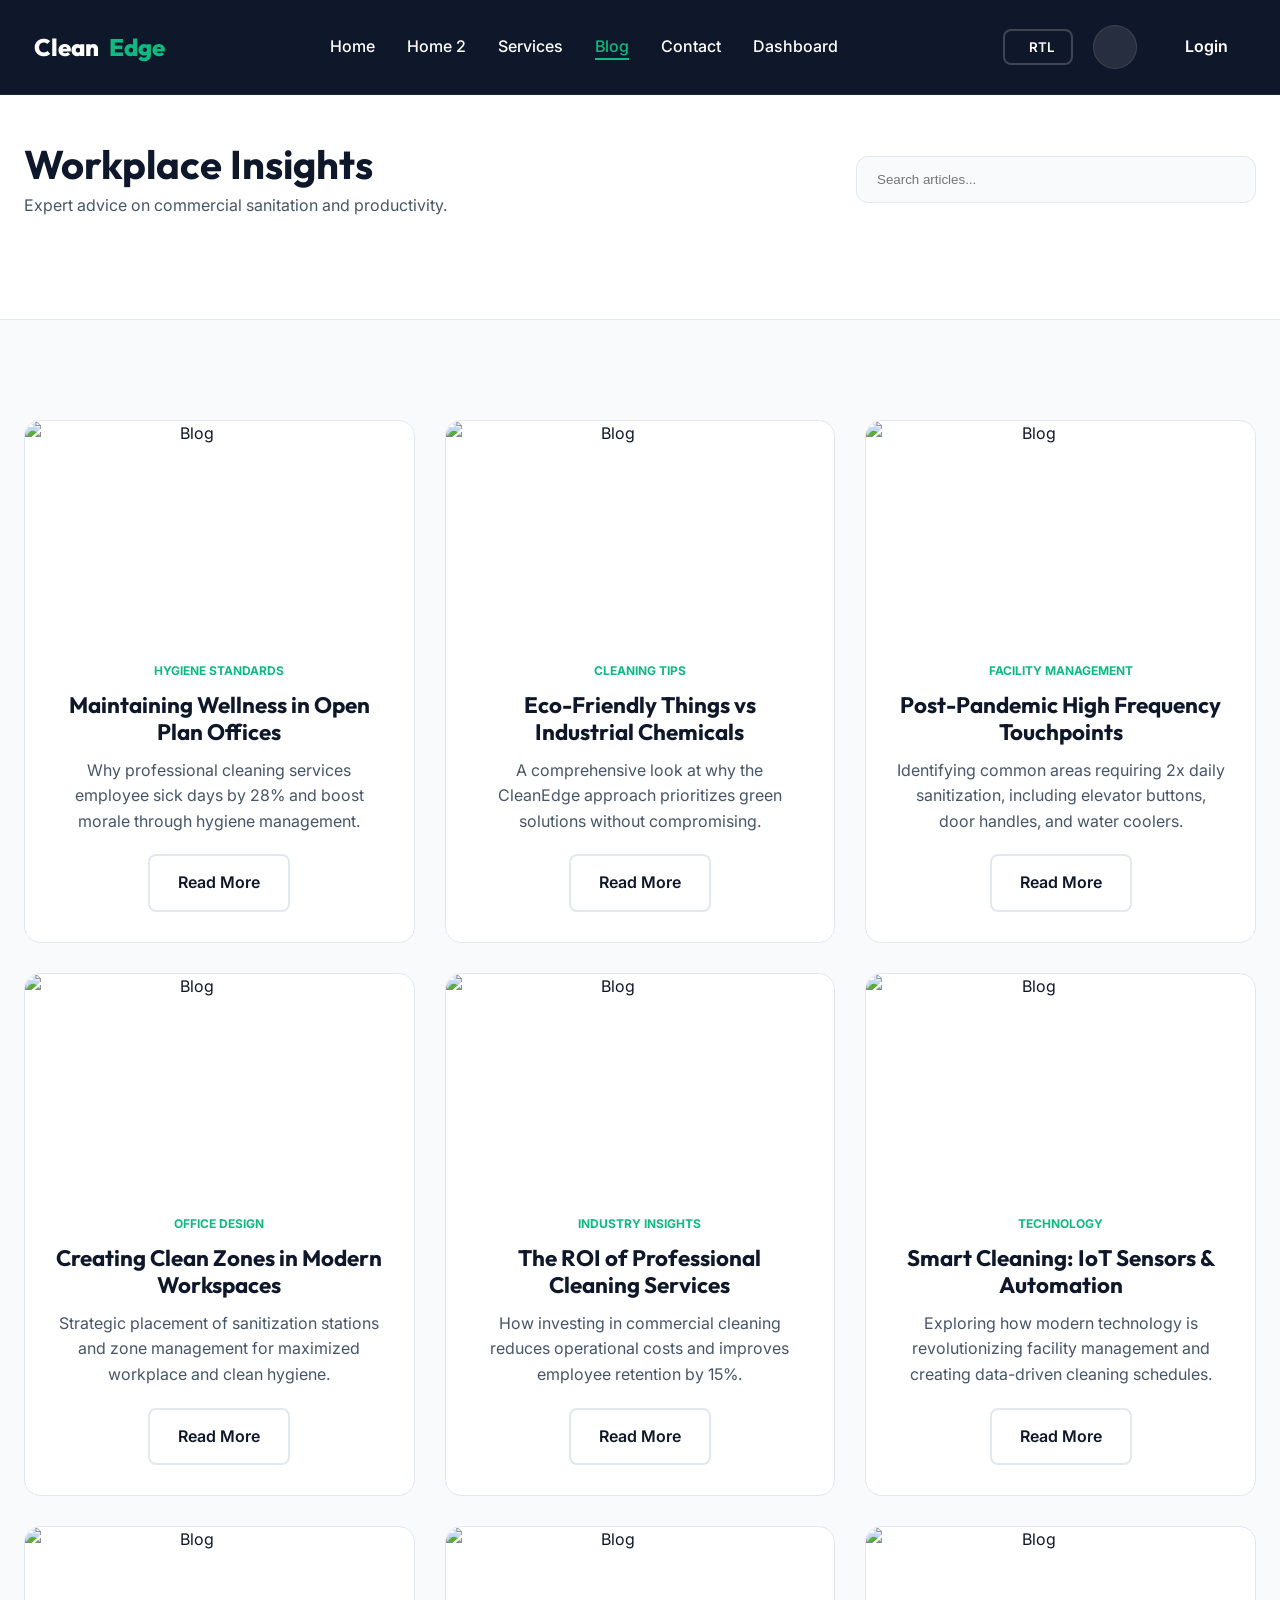
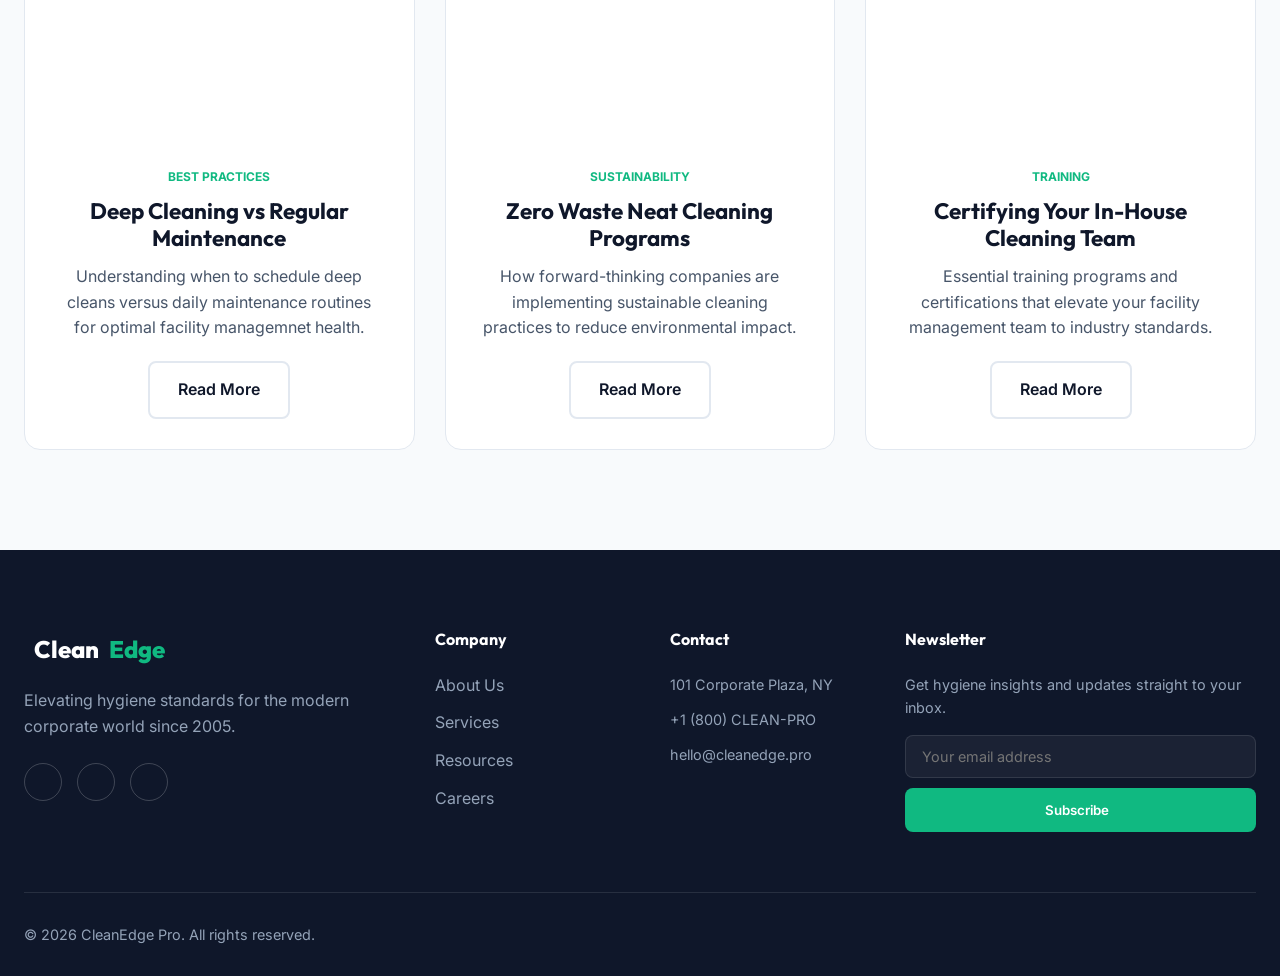
==== commit 26711b71: "fixes" ====
--- a/blog.html
+++ b/blog.html
@@ -78,96 +78,153 @@
 
     <!-- Main Blog Feed -->
     <section class="section">
-        <div class="container blog-layout" style="display: grid; grid-template-columns: 2fr 1fr; gap: 40px;">
+        <div class="container blog-layout" style="display: grid; grid-template-columns: repeat(3, 1fr); gap: 30px;">
+
             <!-- Blog Posts -->
-            <div style="display: grid; gap: 40px;">
+            <div class="blog-grid" style="display: contents;">
                 <!-- Post 1 -->
-                <div class="card reveal"
-                    style="padding: 0; display: grid; grid-template-columns: 1fr 2fr; border:none; background:none;">
+                <div class="card reveal blog-card" style="text-align: center;">
                     <img src="https://images.unsplash.com/photo-1557804506-669a67965ba0?auto=format&fit=crop&q=80&w=800"
-                        alt="Blog" style="width:100%; height:100%; object-fit:cover; border-radius: 16px;">
-                    <div style="padding: 30px;">
-                        <span
-                            style="color: var(--secondary); font-weight:700; font-size: 0.8rem; text-transform:uppercase;">Hygiene
-                            Standards</span>
-                        <h2 style="font-size: 1.8rem; margin: 15px 0;">Maintaining Wellness in Open Plan Offices</h2>
-                        <p style="color: var(--text-secondary); margin-bottom: 25px;">Why professional cleaning services
-                            reduce employee sick days by up to 28% and boost morale through meticulous hygiene
-                            management.</p>
-                        <a href="#" class="btn btn-outline">Read Full Article</a>
-                    </div>
+                        alt="Blog"
+                        style="width:100%; height:220px; object-fit:cover; border-radius: 16px 16px 0 0; margin: -30px -30px 20px -30px;">
+                    <span
+                        style="color: var(--secondary); font-weight:700; font-size: 0.75rem; text-transform:uppercase; display:block; margin-bottom:12px;">Hygiene
+                        Standards</span>
+                    <h3 style="font-size: 1.4rem; margin-bottom: 12px;">Maintaining Wellness in Open Plan Offices</h3>
+                    <p style="color: var(--text-secondary); margin-bottom: 20px; line-height: 1.6;">
+                        Why professional cleaning services employee sick days by 28% and boost morale
+                        through hygiene management.
+                    </p>
+                    <a href="#" class="btn btn-outline">Read More</a>
                 </div>
 
                 <!-- Post 2 -->
-                <div class="card reveal"
-                    style="padding: 0; display: grid; grid-template-columns: 1fr 2fr; border:none; background:none;">
+                <div class="card reveal blog-card" style="text-align: center;">
                     <img src="https://images.unsplash.com/photo-1542744173-8e7e53415bb0?auto=format&fit=crop&q=80&w=800"
-                        alt="Blog" style="width:100%; height:100%; object-fit:cover; border-radius: 16px;">
-                    <div style="padding: 30px;">
-                        <span
-                            style="color: var(--secondary); font-weight:700; font-size: 0.8rem; text-transform:uppercase;">Cleaning
-                            Tips</span>
-                        <h2 style="font-size: 1.8rem; margin: 15px 0;">Choosing Between Eco-Friendly & Industrial
-                            Chemicals</h2>
-                        <p style="color: var(--text-secondary); margin-bottom: 25px;">A comprehensive look at why the
-                            CleanEdge approach prioritizes green solutions without compromising sanitization strength.
-                        </p>
-                        <a href="#" class="btn btn-outline">Read Full Article</a>
-                    </div>
+                        alt="Blog"
+                        style="width:100%; height:220px; object-fit:cover; border-radius: 16px 16px 0 0; margin: -30px -30px 20px -30px;">
+                    <span
+                        style="color: var(--secondary); font-weight:700; font-size: 0.75rem; text-transform:uppercase; display:block; margin-bottom:12px;">Cleaning
+                        Tips</span>
+                    <h3 style="font-size: 1.4rem; margin-bottom: 12px;">Eco-Friendly Things vs Industrial Chemicals</h3>
+                    <p style="color: var(--text-secondary); margin-bottom: 20px; line-height: 1.6;">
+                        A comprehensive look at why the CleanEdge approach prioritizes green solutions without
+                        compromising.
+                    </p>
+                    <a href="#" class="btn btn-outline">Read More</a>
                 </div>
 
                 <!-- Post 3 -->
-                <div class="card reveal"
-                    style="padding: 0; display: grid; grid-template-columns: 1fr 2fr; border:none; background:none;">
+                <div class="card reveal blog-card" style="text-align: center;">
                     <img src="https://images.unsplash.com/photo-1497366216548-37526070297c?auto=format&fit=crop&q=80&w=800"
-                        alt="Blog" style="width:100%; height:100%; object-fit:cover; border-radius: 16px;">
-                    <div style="padding: 30px;">
-                        <span
-                            style="color: var(--secondary); font-weight:700; font-size: 0.8rem; text-transform:uppercase;">Facility
-                            Management</span>
-                        <h2 style="font-size: 1.8rem; margin: 15px 0;">Post-Pandemic Cleaning: High Frequency
-                            touchpoints</h2>
-                        <p style="color: var(--text-secondary); margin-bottom: 25px;">Identifying and managing the
-                            common areas that require 2x sanitization daily, including elevator buttons and water
-                            coolers.</p>
-                        <a href="#" class="btn btn-outline">Read Full Article</a>
-                    </div>
-                </div>
-            </div>
-
-            <!-- Sidebar (Desktop View) -->
-            <aside class="reveal blog-sidebar">
-                <div class="card" style="margin-bottom: 30px;">
-                    <h3 style="text-align: center;">Newsletter</h3>
-                    <p style="font-size: 0.9rem;font-weight: 600; color: var(--text-secondary); margin: 15px 0;">Join
-                        2000+ facility
-                        managers for weekly hygiene updates.</p>
-                    <input type="email" placeholder="Email address"
-                        style="width:100%; margin-bottom: 15px; padding: 12px; border-radius: 8px; border: 1px solid var(--border-color); outline:none;">
-                    <button class="btn btn-secondary" style="width:100%;">Subscribe Now</button>
-                </div>
-
-                <div class="card">
-                    <h3 style="text-align: center;">Recent Articles</h3>
-                    <ul style="margin-top: 20px; display: grid; gap: 20px;">
-                        <li>
-                            <a href="#" style="font-size: 0.95rem; font-weight: 600;">The ultimate floor polishing
-                                guide</a>
-                            <p style="font-size: 0.8rem; color: var(--text-secondary);">March 10, 2026</p>
-                        </li>
-                        <li>
-                            <a href="#" style="font-size: 0.95rem; font-weight: 600;">Medical Center Grade
-                                Sanitation</a>
-                            <p style="font-size: 0.8rem; color: var(--text-secondary);">March 05, 2026</p>
-                        </li>
-                        <li>
-                            <a href="#" style="font-size: 0.95rem; font-weight: 600;">Industrial deep clean
-                                requirements</a>
-                            <p style="font-size: 0.8rem; color: var(--text-secondary);">Feb 28, 2026</p>
-                        </li>
-                    </ul>
-                </div>
-            </aside>
+                        alt="Blog"
+                        style="width:100%; height:220px; object-fit:cover; border-radius: 16px 16px 0 0; margin: -30px -30px 20px -30px;">
+                    <span
+                        style="color: var(--secondary); font-weight:700; font-size: 0.75rem; text-transform:uppercase; display:block; margin-bottom:12px;">Facility
+                        Management</span>
+                    <h3 style="font-size: 1.4rem; margin-bottom: 12px;">Post-Pandemic High Frequency Touchpoints</h3>
+                    <p style="color: var(--text-secondary); margin-bottom: 20px; line-height: 1.6;">
+                        Identifying common areas requiring 2x daily sanitization, including elevator buttons, door
+                        handles, and water coolers.
+                    </p>
+                    <a href="#" class="btn btn-outline">Read More</a>
+                </div>
+
+                <!-- Post 4 -->
+                <div class="card reveal blog-card" style="text-align: center;">
+                    <img src="https://images.unsplash.com/photo-1486406146926-c627a92ad1ab?auto=format&fit=crop&q=80&w=800"
+                        alt="Blog"
+                        style="width:100%; height:220px; object-fit:cover; border-radius: 16px 16px 0 0; margin: -30px -30px 20px -30px;">
+                    <span
+                        style="color: var(--secondary); font-weight:700; font-size: 0.75rem; text-transform:uppercase; display:block; margin-bottom:12px;">Office
+                        Design</span>
+                    <h3 style="font-size: 1.4rem; margin-bottom: 12px;">Creating Clean Zones in Modern Workspaces</h3>
+                    <p style="color: var(--text-secondary); margin-bottom: 20px; line-height: 1.6;">
+                        Strategic placement of sanitization stations and zone management for maximized
+                        workplace and clean hygiene.
+                    </p>
+                    <a href="#" class="btn btn-outline">Read More</a>
+                </div>
+
+                <!-- Post 5 -->
+                <div class="card reveal blog-card" style="text-align: center;">
+                    <img src="https://images.unsplash.com/photo-1454165804606-c3d57bc86b40?auto=format&fit=crop&q=80&w=800"
+                        alt="Blog"
+                        style="width:100%; height:220px; object-fit:cover; border-radius: 16px 16px 0 0; margin: -30px -30px 20px -30px;">
+                    <span
+                        style="color: var(--secondary); font-weight:700; font-size: 0.75rem; text-transform:uppercase; display:block; margin-bottom:12px;">Industry
+                        Insights</span>
+                    <h3 style="font-size: 1.4rem; margin-bottom: 12px;">The ROI of Professional Cleaning Services</h3>
+                    <p style="color: var(--text-secondary); margin-bottom: 20px; line-height: 1.6;">
+                        How investing in commercial cleaning reduces operational costs and improves employee retention
+                        by 15%.
+                    </p>
+                    <a href="#" class="btn btn-outline">Read More</a>
+                </div>
+
+                <!-- Post 6 -->
+                <div class="card reveal blog-card" style="text-align: center;">
+                    <img src="https://images.unsplash.com/photo-1521737711867-e3b97375f902?auto=format&fit=crop&q=80&w=800"
+                        alt="Blog"
+                        style="width:100%; height:220px; object-fit:cover; border-radius: 16px 16px 0 0; margin: -30px -30px 20px -30px;">
+                    <span
+                        style="color: var(--secondary); font-weight:700; font-size: 0.75rem; text-transform:uppercase; display:block; margin-bottom:12px;">Technology</span>
+                    <h3 style="font-size: 1.4rem; margin-bottom: 12px;">Smart Cleaning: IoT Sensors & Automation</h3>
+                    <p style="color: var(--text-secondary); margin-bottom: 20px; line-height: 1.6;">
+                        Exploring how modern technology is revolutionizing facility management and creating data-driven
+                        cleaning schedules.
+                    </p>
+                    <a href="#" class="btn btn-outline">Read More</a>
+                </div>
+
+                <!-- Post 7 -->
+                <div class="card reveal blog-card" style="text-align: center;">
+                    <img src="https://images.unsplash.com/photo-1556761175-b413da4baf72?auto=format&fit=crop&q=80&w=800"
+                        alt="Blog"
+                        style="width:100%; height:220px; object-fit:cover; border-radius: 16px 16px 0 0; margin: -30px -30px 20px -30px;">
+                    <span
+                        style="color: var(--secondary); font-weight:700; font-size: 0.75rem; text-transform:uppercase; display:block; margin-bottom:12px;">Best
+                        Practices</span>
+                    <h3 style="font-size: 1.4rem; margin-bottom: 12px;">Deep Cleaning vs Regular Maintenance</h3>
+                    <p style="color: var(--text-secondary); margin-bottom: 20px; line-height: 1.6;">
+                        Understanding when to schedule deep cleans versus daily maintenance routines for optimal
+                        facility managemnet health.
+                    </p>
+                    <a href="#" class="btn btn-outline">Read More</a>
+                </div>
+
+                <!-- Post 8 -->
+                <div class="card reveal blog-card" style="text-align: center;">
+                    <img src="https://images.unsplash.com/photo-1560179707-f14e90ef3623?auto=format&fit=crop&q=80&w=800"
+                        alt="Blog"
+                        style="width:100%; height:220px; object-fit:cover; border-radius: 16px 16px 0 0; margin: -30px -30px 20px -30px;">
+                    <span
+                        style="color: var(--secondary); font-weight:700; font-size: 0.75rem; text-transform:uppercase; display:block; margin-bottom:12px;">Sustainability</span>
+                    <h3 style="font-size: 1.4rem; margin-bottom: 12px;">Zero Waste Neat Cleaning Programs</h3>
+                    <p style="color: var(--text-secondary); margin-bottom: 20px; line-height: 1.6;">
+                        How forward-thinking companies are implementing sustainable cleaning practices to reduce
+                        environmental impact.
+                    </p>
+                    <a href="#" class="btn btn-outline">Read More</a>
+                </div>
+
+                <!-- Post 9 -->
+                <div class="card reveal blog-card" style="text-align: center;">
+                    <img src="https://images.unsplash.com/photo-1504384308090-c894fdcc538d?auto=format&fit=crop&q=80&w=800"
+                        alt="Blog"
+                        style="width:100%; height:220px; object-fit:cover; border-radius: 16px 16px 0 0; margin: -30px -30px 20px -30px;">
+                    <span
+                        style="color: var(--secondary); font-weight:700; font-size: 0.75rem; text-transform:uppercase; display:block; margin-bottom:12px;">Training</span>
+                    <h3 style="font-size: 1.4rem; margin-bottom: 12px;">Certifying Your In-House Cleaning Team</h3>
+                    <p style="color: var(--text-secondary); margin-bottom: 20px; line-height: 1.6;">
+                        Essential training programs and certifications that elevate your facility management team to
+                        industry standards.
+                    </p>
+                    <a href="#" class="btn btn-outline">Read More</a>
+                </div>
+            </div>
+
+
         </div>
     </section>
 
--- a/assets/css/style.css
+++ b/assets/css/style.css
@@ -565,21 +565,21 @@
 
 /* Blog Layout */
 /* Blog Layout */
-@media (min-width: 769px) {
+@media (min-width: 1025px) {
     .blog-layout {
-        grid-template-columns: 2fr 1fr !important;
-    }
-}
-
-@media (max-width: 768px) {
+        grid-template-columns: repeat(3, 1fr) !important;
+    }
+}
+
+@media (min-width: 769px) and (max-width: 1024px) {
     .blog-layout {
-        grid-template-columns: 1fr !important;
-    }
-
-    .blog-sidebar {
-        display: grid !important;
-        grid-template-columns: 1fr 1fr !important;
-        gap: 20px !important;
+        grid-template-columns: repeat(2, 1fr) !important;
+    }
+}
+
+@media (max-width: 768px) {
+    .blog-layout {
+        grid-template-columns: 1fr !important;
     }
 
     .blog-header {
@@ -592,22 +592,58 @@
         width: 100% !important;
     }
 
-    .blog-layout .card[style*="grid-template-columns: 1fr 2fr"] {
-        grid-template-columns: 1fr !important;
-        display: flex !important;
-        flex-direction: column;
-    }
-
-    .blog-layout .card img {
+    .blog-card img {
         height: 200px !important;
-        width: 100% !important;
+    }
+}
+
+@media (max-width: 768px) {
+    .blog-card img {
+        height: 200px !important;
+        margin: 0 0 20px 0 !important;
         border-radius: 16px 16px 0 0 !important;
     }
+
+    .blog-card {
+        padding: 0 !important;
+    }
 }
 
 @media (max-width: 480px) {
-    .blog-sidebar {
-        grid-template-columns: 1fr !important;
+    .blog-card h3 {
+        font-size: 1.2rem !important;
+    }
+
+    .blog-card p {
+        font-size: 0.9rem !important;
+    }
+}
+
+@media (min-width: 769px) and (max-width: 1024px) {
+    .blog-layout {
+        grid-template-columns: repeat(2, 1fr) !important;
+    }
+
+    .blog-card:last-child:nth-child(odd) {
+        grid-column: 1 / -1;
+        max-width: 50%;
+        margin: 0 auto;
+    }
+}
+
+@media (max-width: 1024px) {
+    .blog-card {
+        padding-bottom: 30px !important;
+    }
+}
+
+@media (max-width: 768px) {
+    .blog-card {
+        padding-bottom: 24px !important;
+    }
+
+    .blog-card .btn {
+        margin-bottom: 0 !important;
     }
 }
 
@@ -620,10 +656,38 @@
     .contact-layout {
         grid-template-columns: 1fr !important;
         gap: 40px !important;
+        display: grid !important;
     }
 
     .contact-layout .card {
         padding: 24px !important;
+    }
+}
+
+@media (max-width: 768px) {
+    .contact-layout {
+        grid-template-columns: 1fr !important;
+        gap: 30px !important;
+        display: grid !important;
+        padding: 0 !important;
+    }
+
+    .container {
+        padding-left: 20px !important;
+        padding-right: 20px !important;
+    }
+
+    .contact-layout .card,
+    .contact-layout>div>div[style*="background"] {
+        padding: 24px !important;
+        margin: 0 !important;
+    }
+}
+
+@media (max-width: 768px) {
+    .contact-layout[style] {
+        grid-template-columns: 1fr !important;
+        gap: 30px !important;
     }
 }
 
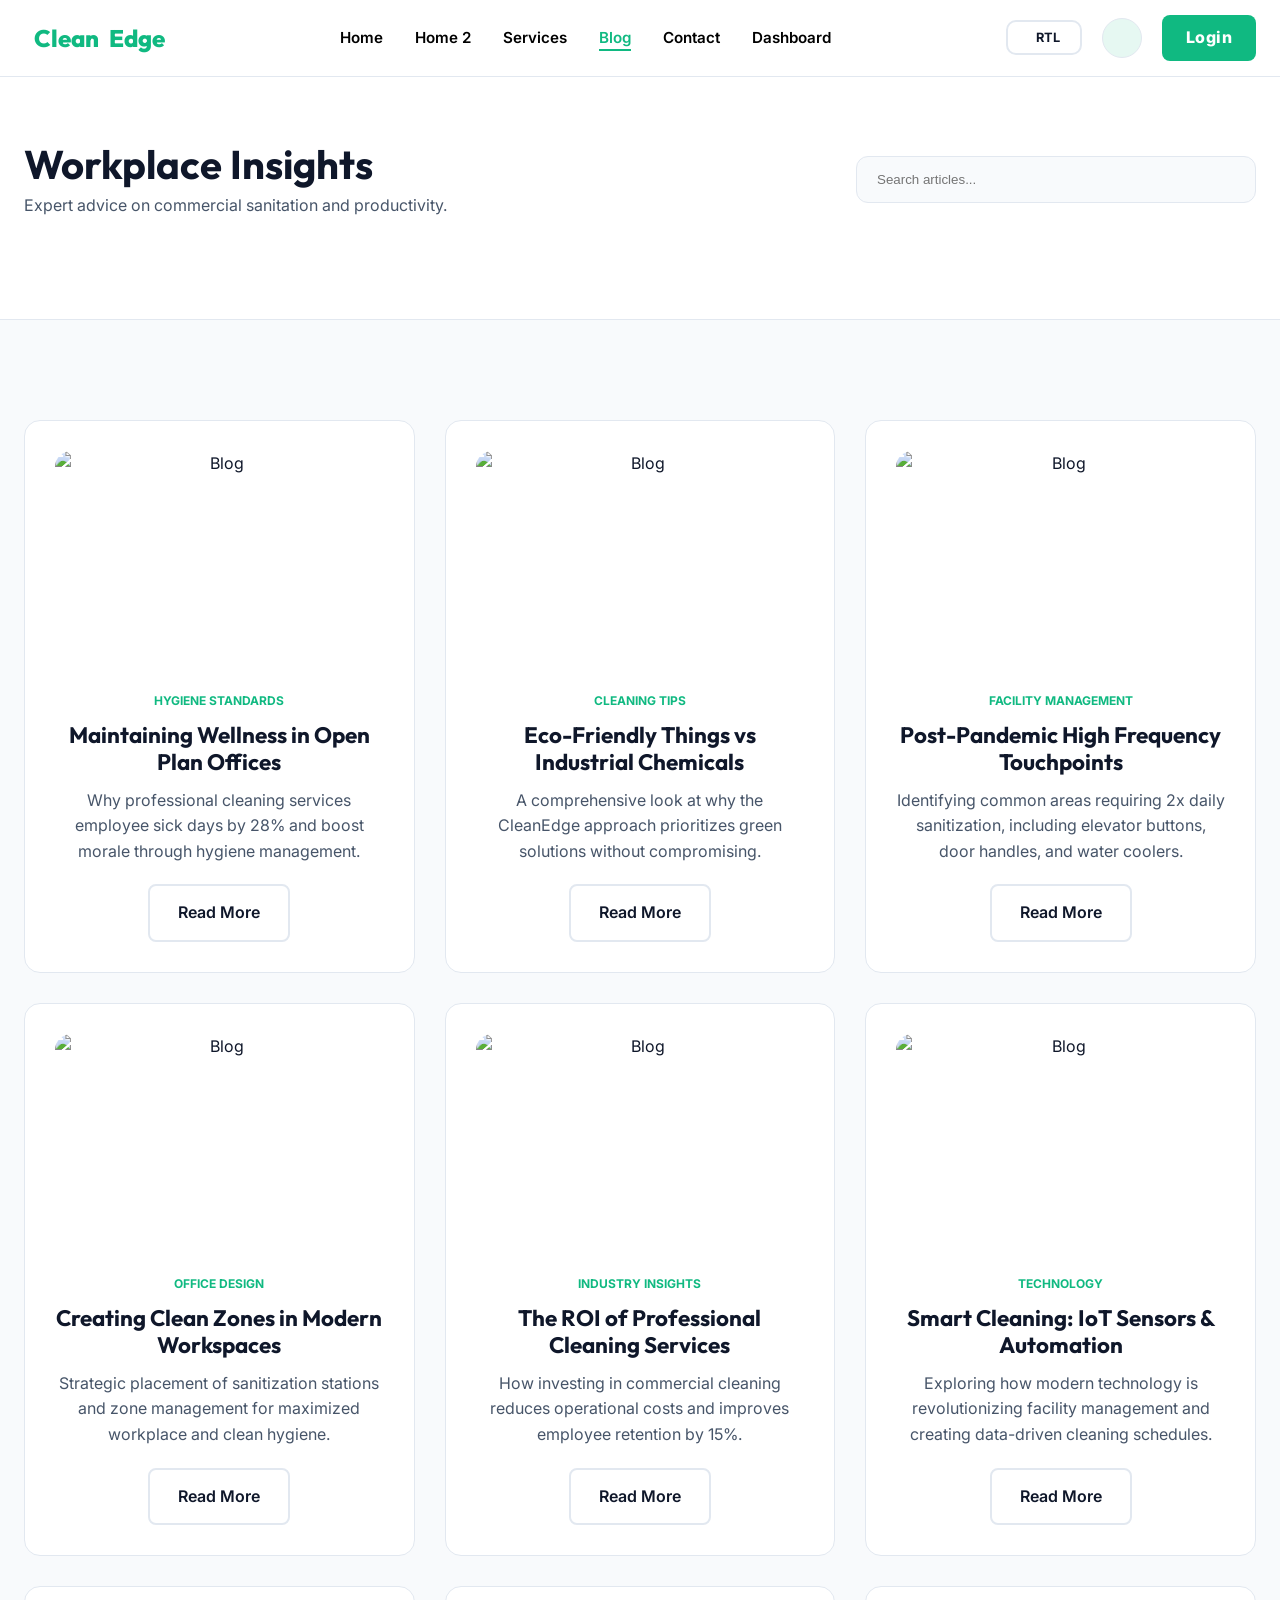
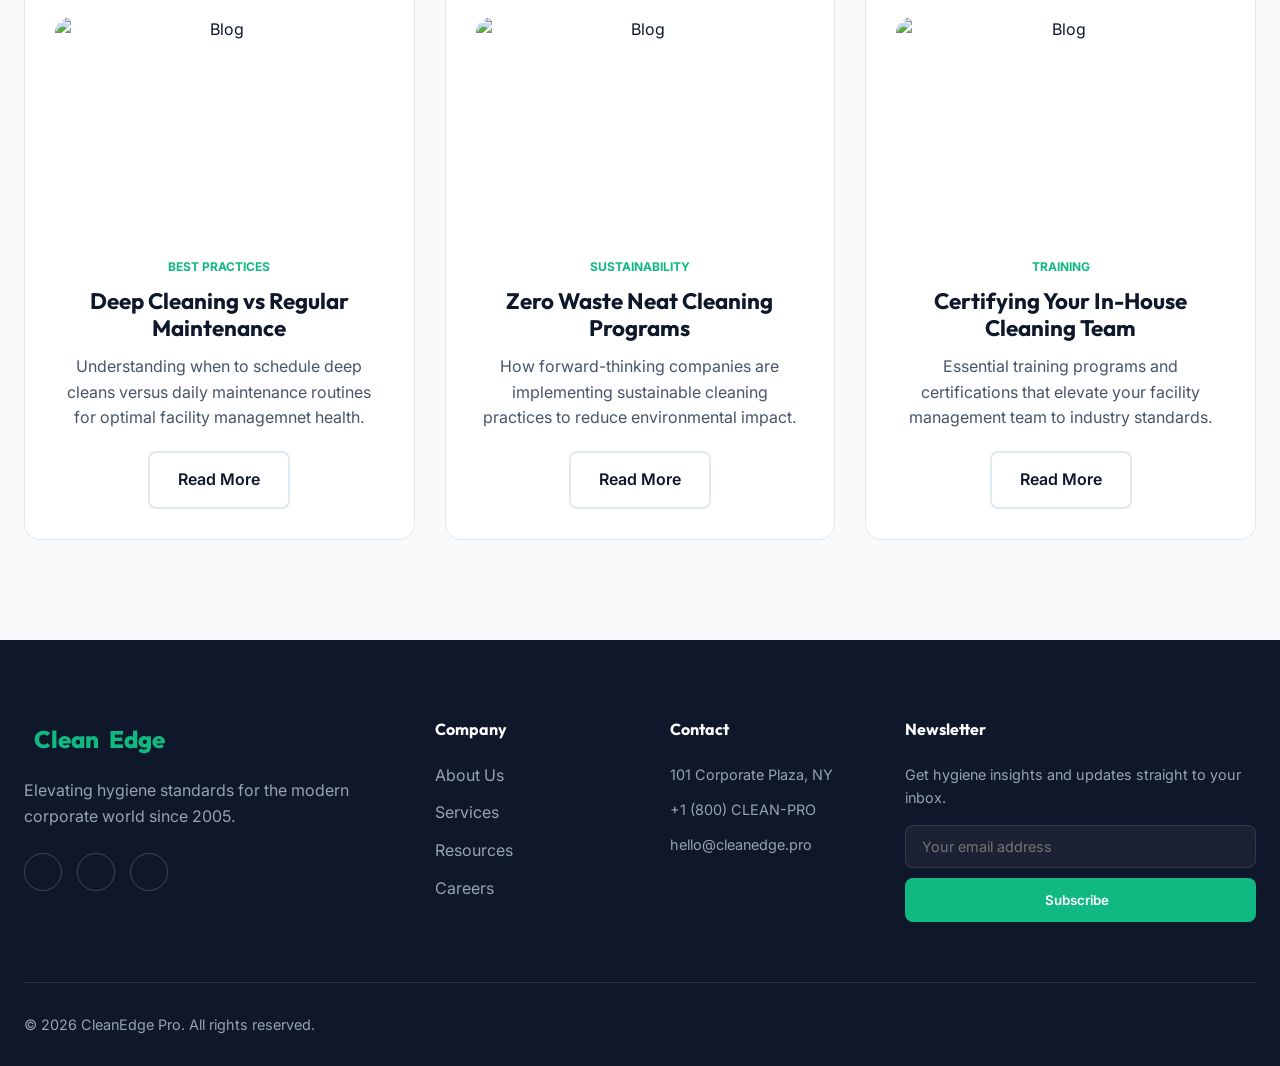
==== commit ea927fcc: "client corrections" ====
--- a/blog.html
+++ b/blog.html
@@ -32,7 +32,7 @@
                     style="padding: 8px 16px; border-color: var(--border-color);"><i class="ri-text-direction-r"></i>
                     RTL</button>
                 <button id="theme-toggle" class="theme-toggle"><i class="ri-moon-line"></i></button>
-                <a href="login.html" class="btn btn-primary d-none-mobile">Login</a>
+                <a href="login.html" class="btn btn-secondary d-none-mobile">Login</a>
                 <button class="hamburger"><i class="ri-menu-3-line"></i></button>
             </div>
         </div>
@@ -53,7 +53,7 @@
             <a href="blog.html" class="mobile-link active">Blog</a>
             <a href="contact.html" class="mobile-link">Contact</a>
             <a href="dashboard.html" class="mobile-link">Dashboard</a>
-            <a href="login.html" class="btn btn-primary">Login</a>
+            <a href="login.html" class="btn btn-secondary" style="width:100%; justify-content:center;">Login</a>
             <button class="rtl-toggle btn btn-outline" style="width:100%; justify-content:center; margin-top:15px;"><i
                     class="ri-text-direction-r"></i> RTL</button>
         </div>
@@ -86,7 +86,7 @@
                 <div class="card reveal blog-card" style="text-align: center;">
                     <img src="https://images.unsplash.com/photo-1557804506-669a67965ba0?auto=format&fit=crop&q=80&w=800"
                         alt="Blog"
-                        style="width:100%; height:220px; object-fit:cover; border-radius: 16px 16px 0 0; margin: -30px -30px 20px -30px;">
+                        style="width:100%; height:220px; object-fit:cover; border-radius: 16px 16px 0 0;margin: 0 0 20px 0;">
                     <span
                         style="color: var(--secondary); font-weight:700; font-size: 0.75rem; text-transform:uppercase; display:block; margin-bottom:12px;">Hygiene
                         Standards</span>
@@ -102,7 +102,7 @@
                 <div class="card reveal blog-card" style="text-align: center;">
                     <img src="https://images.unsplash.com/photo-1542744173-8e7e53415bb0?auto=format&fit=crop&q=80&w=800"
                         alt="Blog"
-                        style="width:100%; height:220px; object-fit:cover; border-radius: 16px 16px 0 0; margin: -30px -30px 20px -30px;">
+                        style="width:100%; height:220px; object-fit:cover; border-radius: 16px 16px 0 0; margin: 0 0 20px 0;">
                     <span
                         style="color: var(--secondary); font-weight:700; font-size: 0.75rem; text-transform:uppercase; display:block; margin-bottom:12px;">Cleaning
                         Tips</span>
@@ -118,7 +118,7 @@
                 <div class="card reveal blog-card" style="text-align: center;">
                     <img src="https://images.unsplash.com/photo-1497366216548-37526070297c?auto=format&fit=crop&q=80&w=800"
                         alt="Blog"
-                        style="width:100%; height:220px; object-fit:cover; border-radius: 16px 16px 0 0; margin: -30px -30px 20px -30px;">
+                        style="width:100%; height:220px; object-fit:cover; border-radius: 16px 16px 0 0; margin: 0 0 20px 0;">
                     <span
                         style="color: var(--secondary); font-weight:700; font-size: 0.75rem; text-transform:uppercase; display:block; margin-bottom:12px;">Facility
                         Management</span>
@@ -134,7 +134,7 @@
                 <div class="card reveal blog-card" style="text-align: center;">
                     <img src="https://images.unsplash.com/photo-1486406146926-c627a92ad1ab?auto=format&fit=crop&q=80&w=800"
                         alt="Blog"
-                        style="width:100%; height:220px; object-fit:cover; border-radius: 16px 16px 0 0; margin: -30px -30px 20px -30px;">
+                        style="width:100%; height:220px; object-fit:cover; border-radius: 16px 16px 0 0; margin: 0 0 20px 0;">
                     <span
                         style="color: var(--secondary); font-weight:700; font-size: 0.75rem; text-transform:uppercase; display:block; margin-bottom:12px;">Office
                         Design</span>
@@ -150,7 +150,7 @@
                 <div class="card reveal blog-card" style="text-align: center;">
                     <img src="https://images.unsplash.com/photo-1454165804606-c3d57bc86b40?auto=format&fit=crop&q=80&w=800"
                         alt="Blog"
-                        style="width:100%; height:220px; object-fit:cover; border-radius: 16px 16px 0 0; margin: -30px -30px 20px -30px;">
+                        style="width:100%; height:220px; object-fit:cover; border-radius: 16px 16px 0 0; margin: 0 0 20px 0;">
                     <span
                         style="color: var(--secondary); font-weight:700; font-size: 0.75rem; text-transform:uppercase; display:block; margin-bottom:12px;">Industry
                         Insights</span>
@@ -166,7 +166,7 @@
                 <div class="card reveal blog-card" style="text-align: center;">
                     <img src="https://images.unsplash.com/photo-1521737711867-e3b97375f902?auto=format&fit=crop&q=80&w=800"
                         alt="Blog"
-                        style="width:100%; height:220px; object-fit:cover; border-radius: 16px 16px 0 0; margin: -30px -30px 20px -30px;">
+                        style="width:100%; height:220px; object-fit:cover; border-radius: 16px 16px 0 0; margin: 0 0 20px 0;">
                     <span
                         style="color: var(--secondary); font-weight:700; font-size: 0.75rem; text-transform:uppercase; display:block; margin-bottom:12px;">Technology</span>
                     <h3 style="font-size: 1.4rem; margin-bottom: 12px;">Smart Cleaning: IoT Sensors & Automation</h3>
@@ -181,7 +181,7 @@
                 <div class="card reveal blog-card" style="text-align: center;">
                     <img src="https://images.unsplash.com/photo-1556761175-b413da4baf72?auto=format&fit=crop&q=80&w=800"
                         alt="Blog"
-                        style="width:100%; height:220px; object-fit:cover; border-radius: 16px 16px 0 0; margin: -30px -30px 20px -30px;">
+                        style="width:100%; height:220px; object-fit:cover; border-radius: 16px 16px 0 0; margin: 0 0 20px 0;">
                     <span
                         style="color: var(--secondary); font-weight:700; font-size: 0.75rem; text-transform:uppercase; display:block; margin-bottom:12px;">Best
                         Practices</span>
@@ -197,7 +197,7 @@
                 <div class="card reveal blog-card" style="text-align: center;">
                     <img src="https://images.unsplash.com/photo-1560179707-f14e90ef3623?auto=format&fit=crop&q=80&w=800"
                         alt="Blog"
-                        style="width:100%; height:220px; object-fit:cover; border-radius: 16px 16px 0 0; margin: -30px -30px 20px -30px;">
+                        style="width:100%; height:220px; object-fit:cover; border-radius: 16px 16px 0 0; margin: 0 0 20px 0;">
                     <span
                         style="color: var(--secondary); font-weight:700; font-size: 0.75rem; text-transform:uppercase; display:block; margin-bottom:12px;">Sustainability</span>
                     <h3 style="font-size: 1.4rem; margin-bottom: 12px;">Zero Waste Neat Cleaning Programs</h3>
@@ -212,7 +212,7 @@
                 <div class="card reveal blog-card" style="text-align: center;">
                     <img src="https://images.unsplash.com/photo-1504384308090-c894fdcc538d?auto=format&fit=crop&q=80&w=800"
                         alt="Blog"
-                        style="width:100%; height:220px; object-fit:cover; border-radius: 16px 16px 0 0; margin: -30px -30px 20px -30px;">
+                        style="width:100%; height:220px; object-fit:cover; border-radius: 16px 16px 0 0; margin: 0 0 20px 0;">
                     <span
                         style="color: var(--secondary); font-weight:700; font-size: 0.75rem; text-transform:uppercase; display:block; margin-bottom:12px;">Training</span>
                     <h3 style="font-size: 1.4rem; margin-bottom: 12px;">Certifying Your In-House Cleaning Team</h3>
--- a/assets/css/style.css
+++ b/assets/css/style.css
@@ -6,6 +6,7 @@
     --primary-800: #1e293b;
     --primary-700: #334155;
     --secondary: #10b981;
+    --secondary-rgb: 16, 185, 129;
     /* Emerald */
     --accent: #a8925f;
     /* Brass/Gold */
@@ -180,9 +181,9 @@
     width: 100%;
     z-index: 1000;
     transition: var(--transition);
-    padding: 20px 0;
-    border-bottom: 1px solid rgba(255, 255, 255, 0.05);
-    background: #0f172a;
+    padding: 15px 0;
+    border-bottom: 1px solid var(--border-color);
+    background: var(--bg-card);
     backdrop-filter: blur(10px);
     -webkit-backdrop-filter: blur(10px);
 }
@@ -196,11 +197,12 @@
 
 .logo {
     font-family: 'Outfit', sans-serif;
-    font-size: 1.5rem;
+    font-size: 1.5rem !important;
     font-weight: 800;
     display: flex;
     align-items: center;
     gap: 10px;
+    color: var(--secondary) !important;
 }
 
 .logo span {
@@ -214,9 +216,10 @@
 }
 
 .nav-link {
-    font-weight: 500;
+    font-weight: 600;
     color: var(--text-primary);
     position: relative;
+    font-size: 0.95rem;
 }
 
 .nav-link::after {
@@ -259,24 +262,59 @@
     /* ← change from #ffffff to this */
 }
 
-.navbar .nav-link,
-.navbar .logo {
-    color: #fff !important;
-}
-
 .navbar .theme-toggle {
+    background: rgba(var(--secondary-rgb), 0.1);
+    border: 1px solid var(--border-color);
+    color: var(--text-primary);
+    width: 40px;
+    height: 40px;
+}
+
+[data-theme="dark"] .navbar .theme-toggle {
     background: rgba(255, 255, 255, 0.1);
     border-color: rgba(255, 255, 255, 0.1);
-    color: #fff;
 }
 
 .navbar .rtl-toggle {
-    border-color: rgba(255, 255, 255, 0.2) !important;
-    color: #fff !important;
+    padding: 8px 20px !important;
+    border-radius: 10px !important;
+    font-weight: 700 !important;
+    font-size: 0.8rem !important;
+}
+
+.navbar .btn-secondary {
+    padding: 10px 24px;
+    font-weight: 800;
+    letter-spacing: 0.5px;
+    text-transform: none;
 }
 
 .navbar .hamburger {
-    color: #fff !important;
+    color: var(--text-primary) !important;
+}
+
+[data-theme="dark"] .navbar {
+    background: #000000;
+}
+
+[data-theme="dark"] .navbar .nav-link {
+    color: #ffffff;
+}
+
+[data-theme="light"] .navbar {
+    background: #ffffff;
+}
+
+[data-theme="light"] .navbar .nav-link {
+    color: #000000;
+}
+
+.navbar .nav-link:hover {
+    color: var(--secondary);
+}
+
+.navbar .nav-link.active {
+    color: var(--secondary) !important;
 }
 
 /* --- Cards --- */
@@ -315,9 +353,9 @@
 }
 
 .footer-logo {
-    color: #fff;
+    color: var(--secondary) !important;
     font-family: 'Outfit', sans-serif;
-    font-size: 1.5rem;
+    font-size: 1.5rem !important;
     font-weight: 800;
     margin-bottom: 20px;
     display: flex;
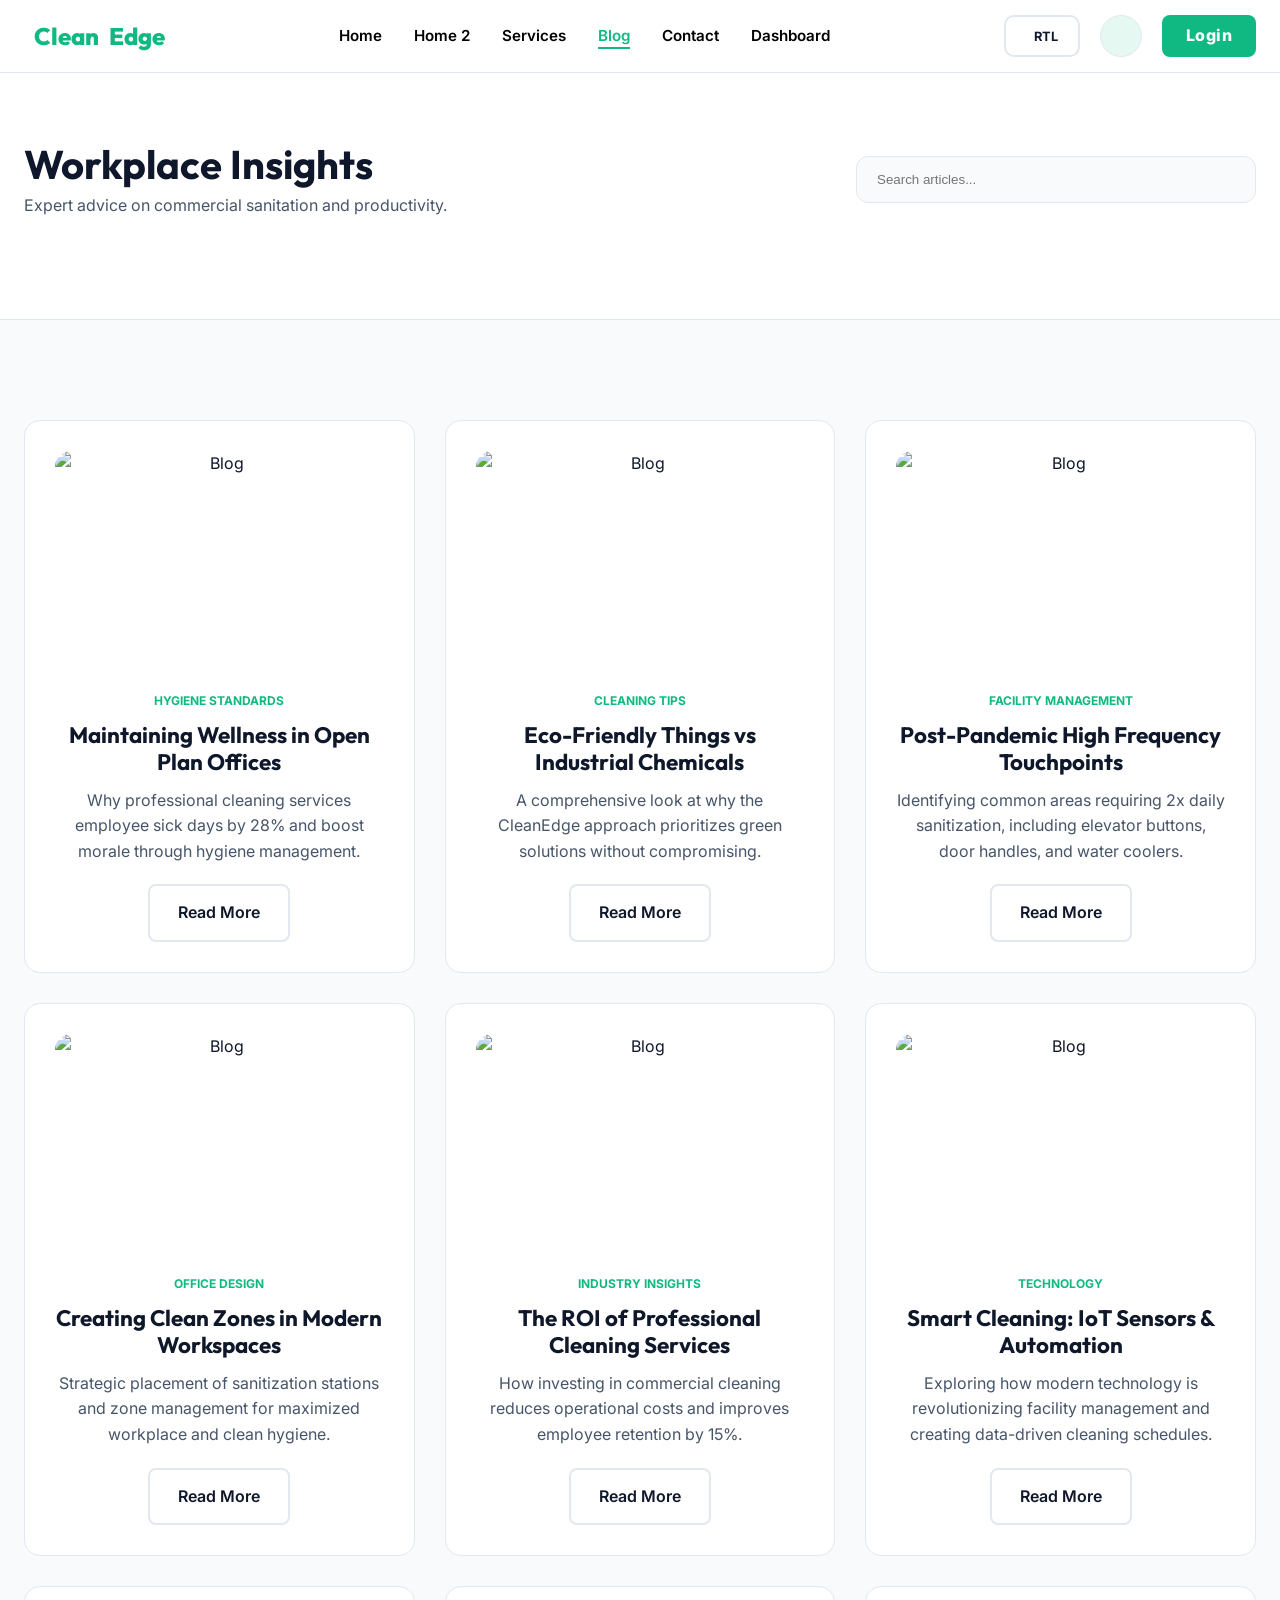
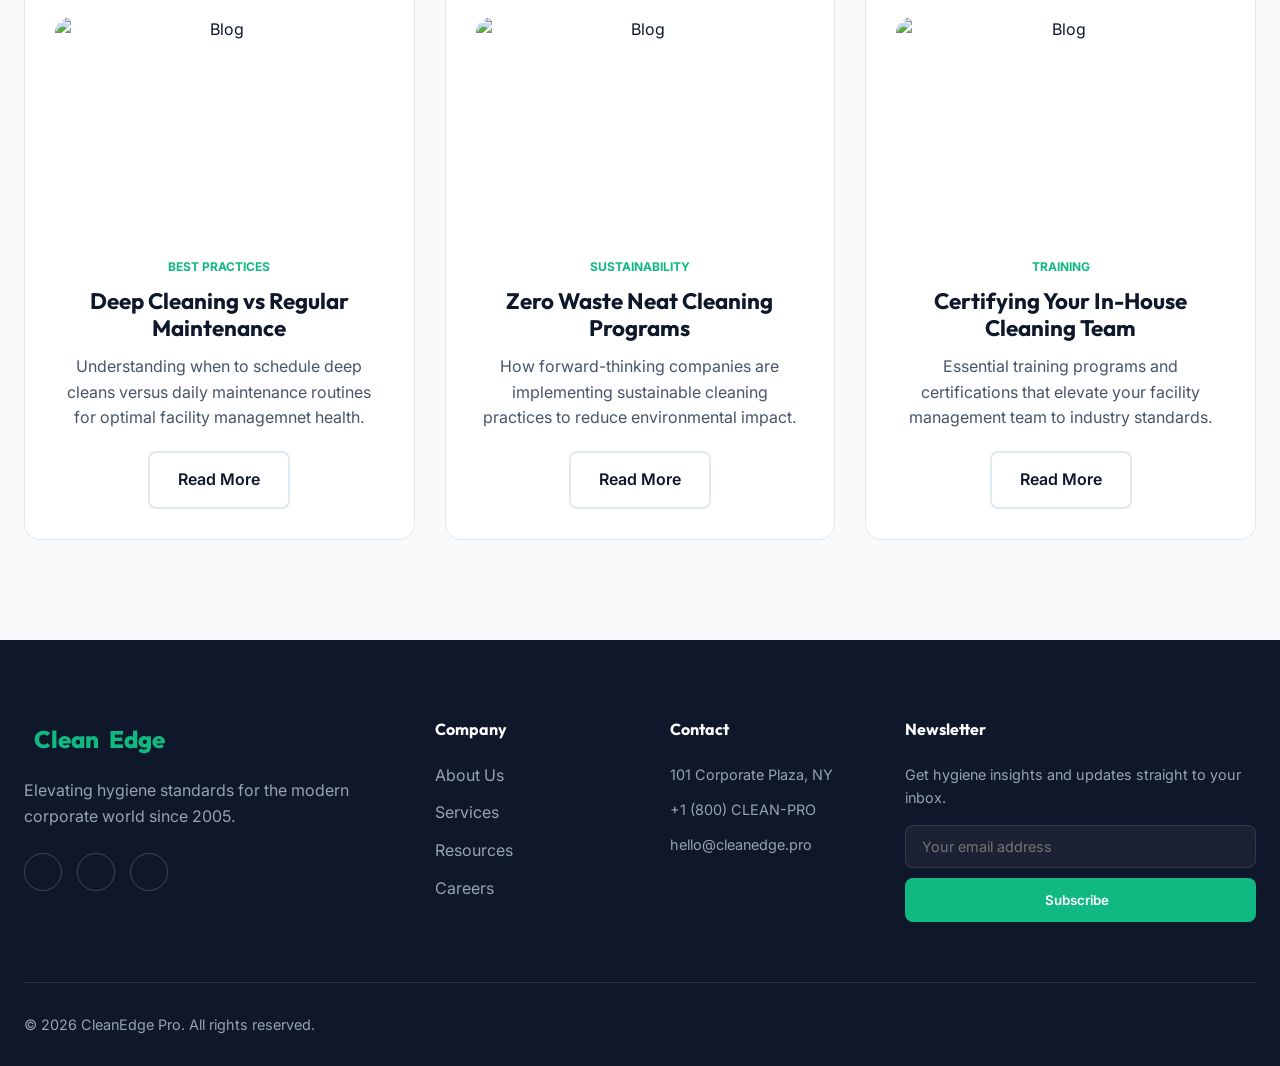
==== commit 0e498d7c: "c3" ====
--- a/blog.html
+++ b/blog.html
@@ -1,4 +1,4 @@
-﻿<!DOCTYPE html>
+<!DOCTYPE html>
 <html lang="en">
 
 <head>
--- a/assets/css/style.css
+++ b/assets/css/style.css
@@ -317,6 +317,22 @@
     color: var(--secondary) !important;
 }
 
+@media (min-width: 1024px) {
+    .navbar .nav-actions .rtl-toggle,
+    .navbar .nav-actions #theme-toggle,
+    .navbar .nav-actions .btn-secondary {
+        height: 42px !important;
+        display: inline-flex !important;
+        align-items: center !important;
+        justify-content: center !important;
+        padding-top: 0 !important;
+        padding-bottom: 0 !important;
+    }
+    .navbar .nav-actions #theme-toggle {
+        width: 42px !important;
+    }
+}
+
 /* --- Cards --- */
 
 .card {
